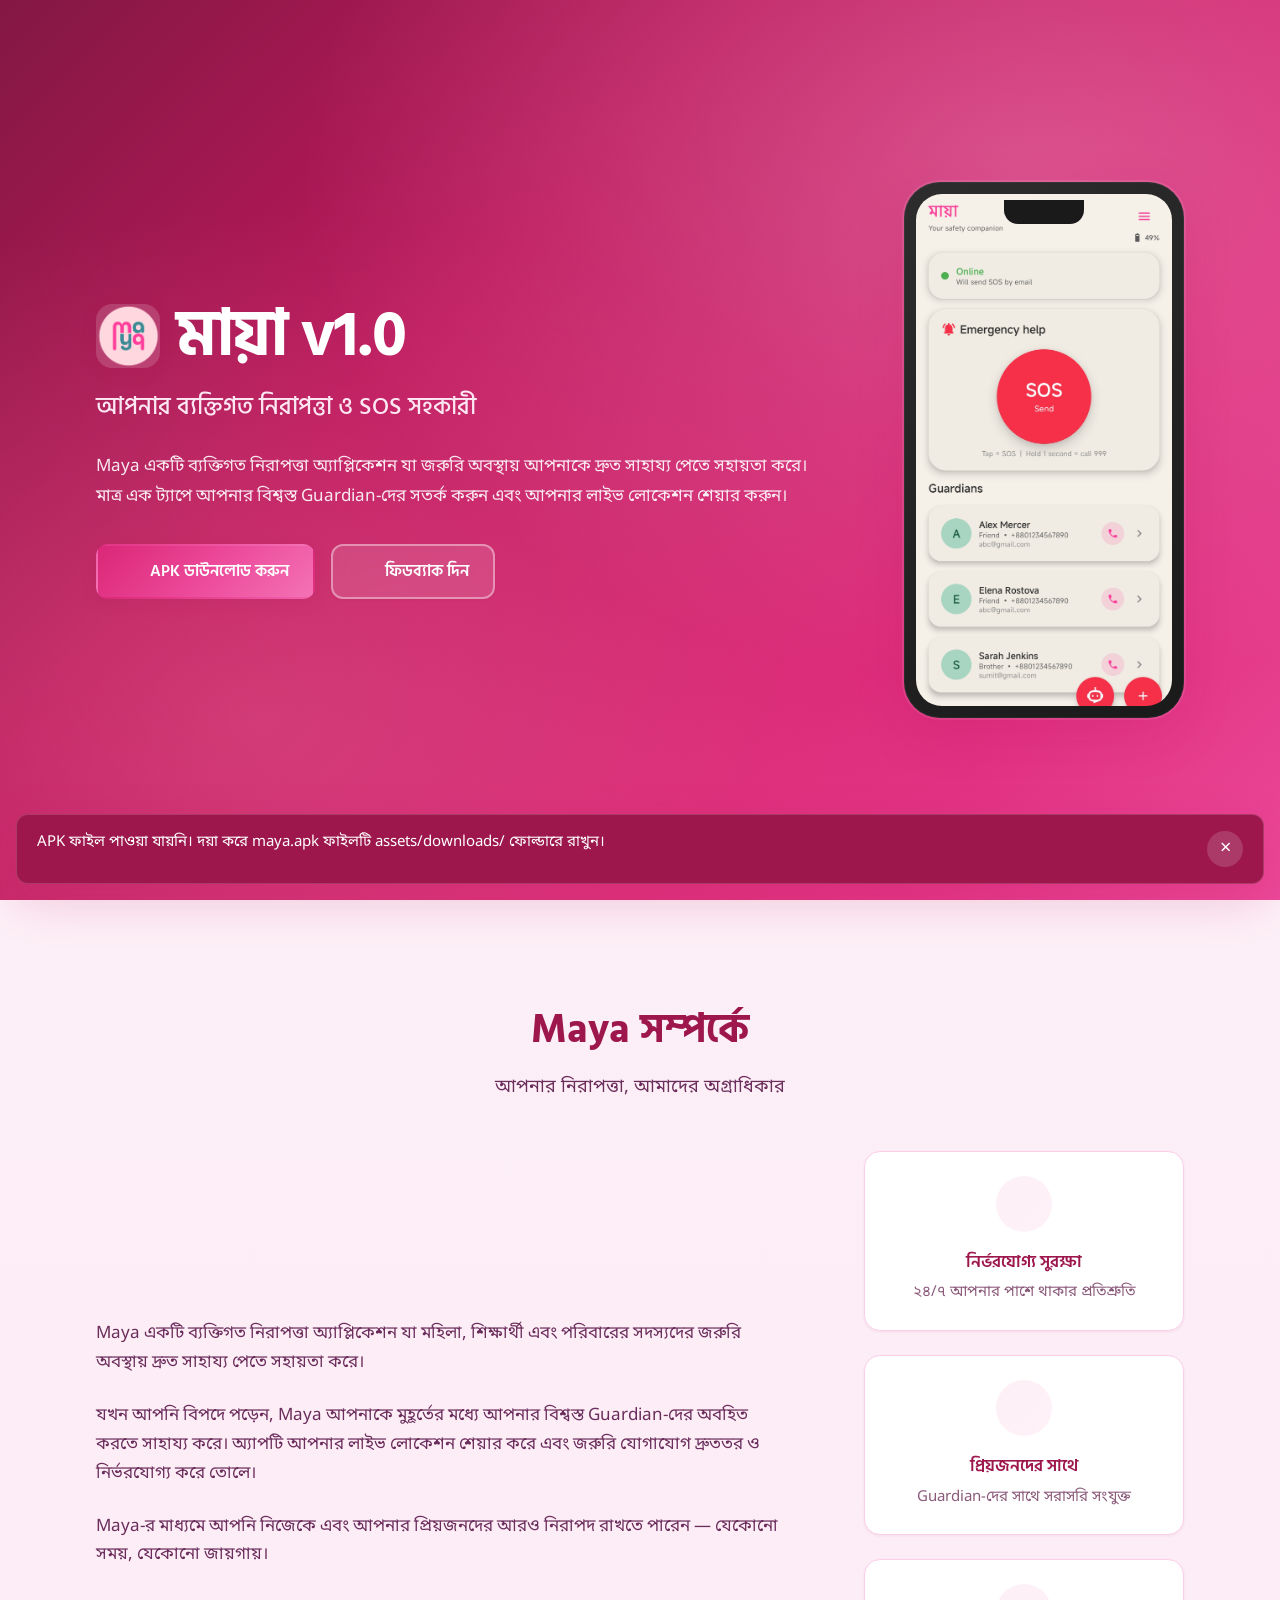
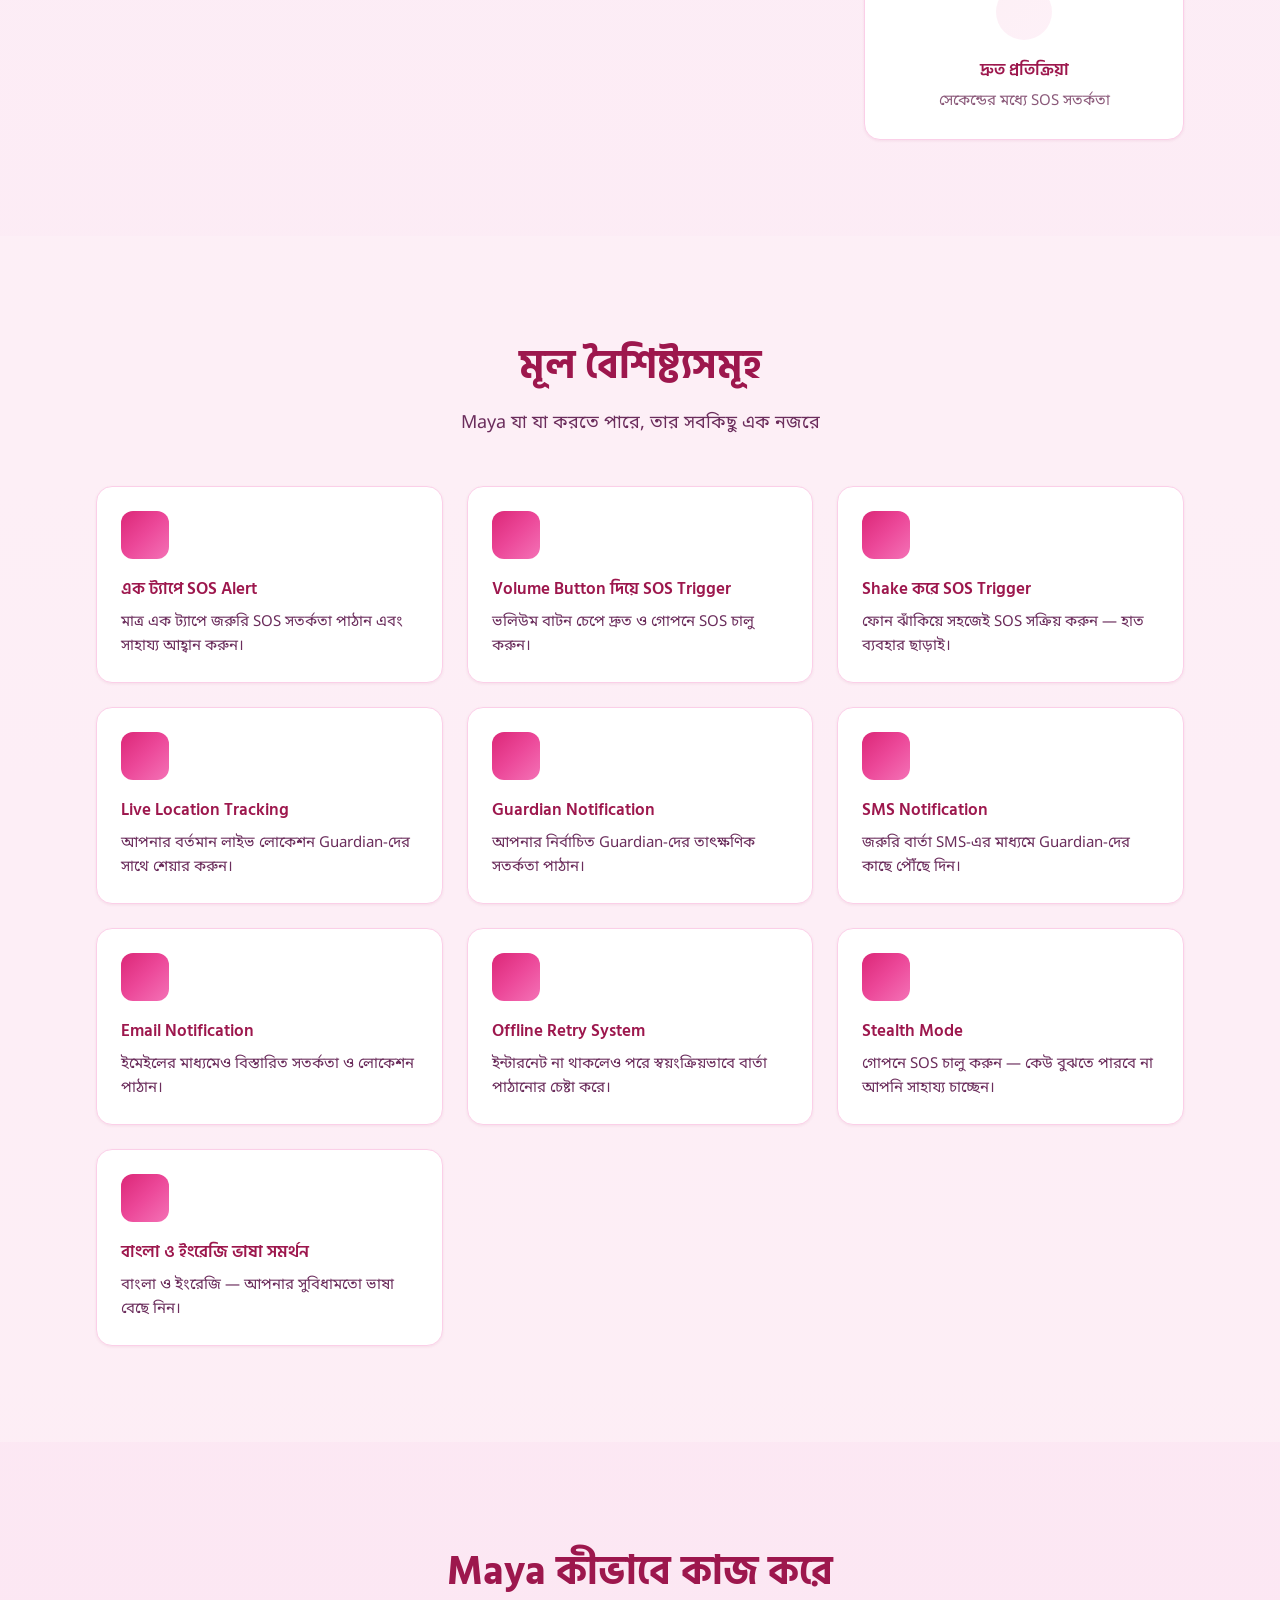
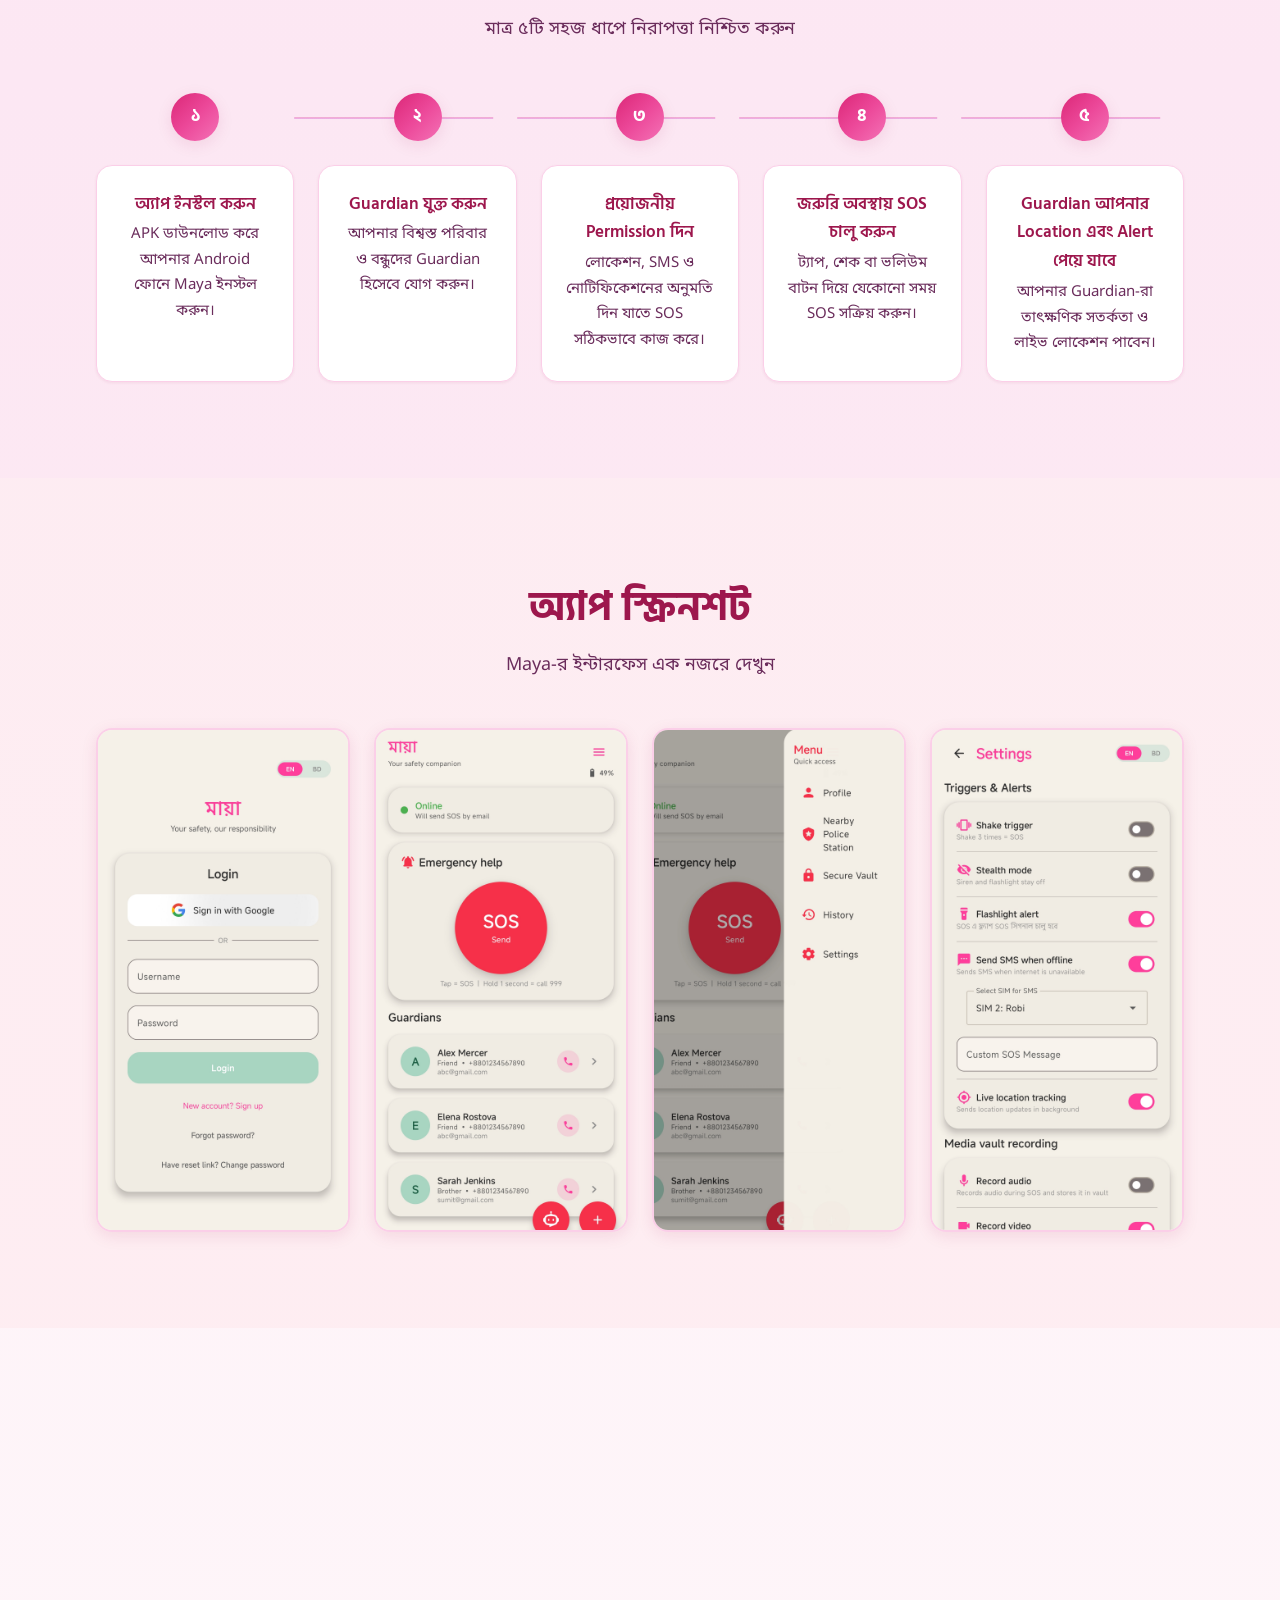
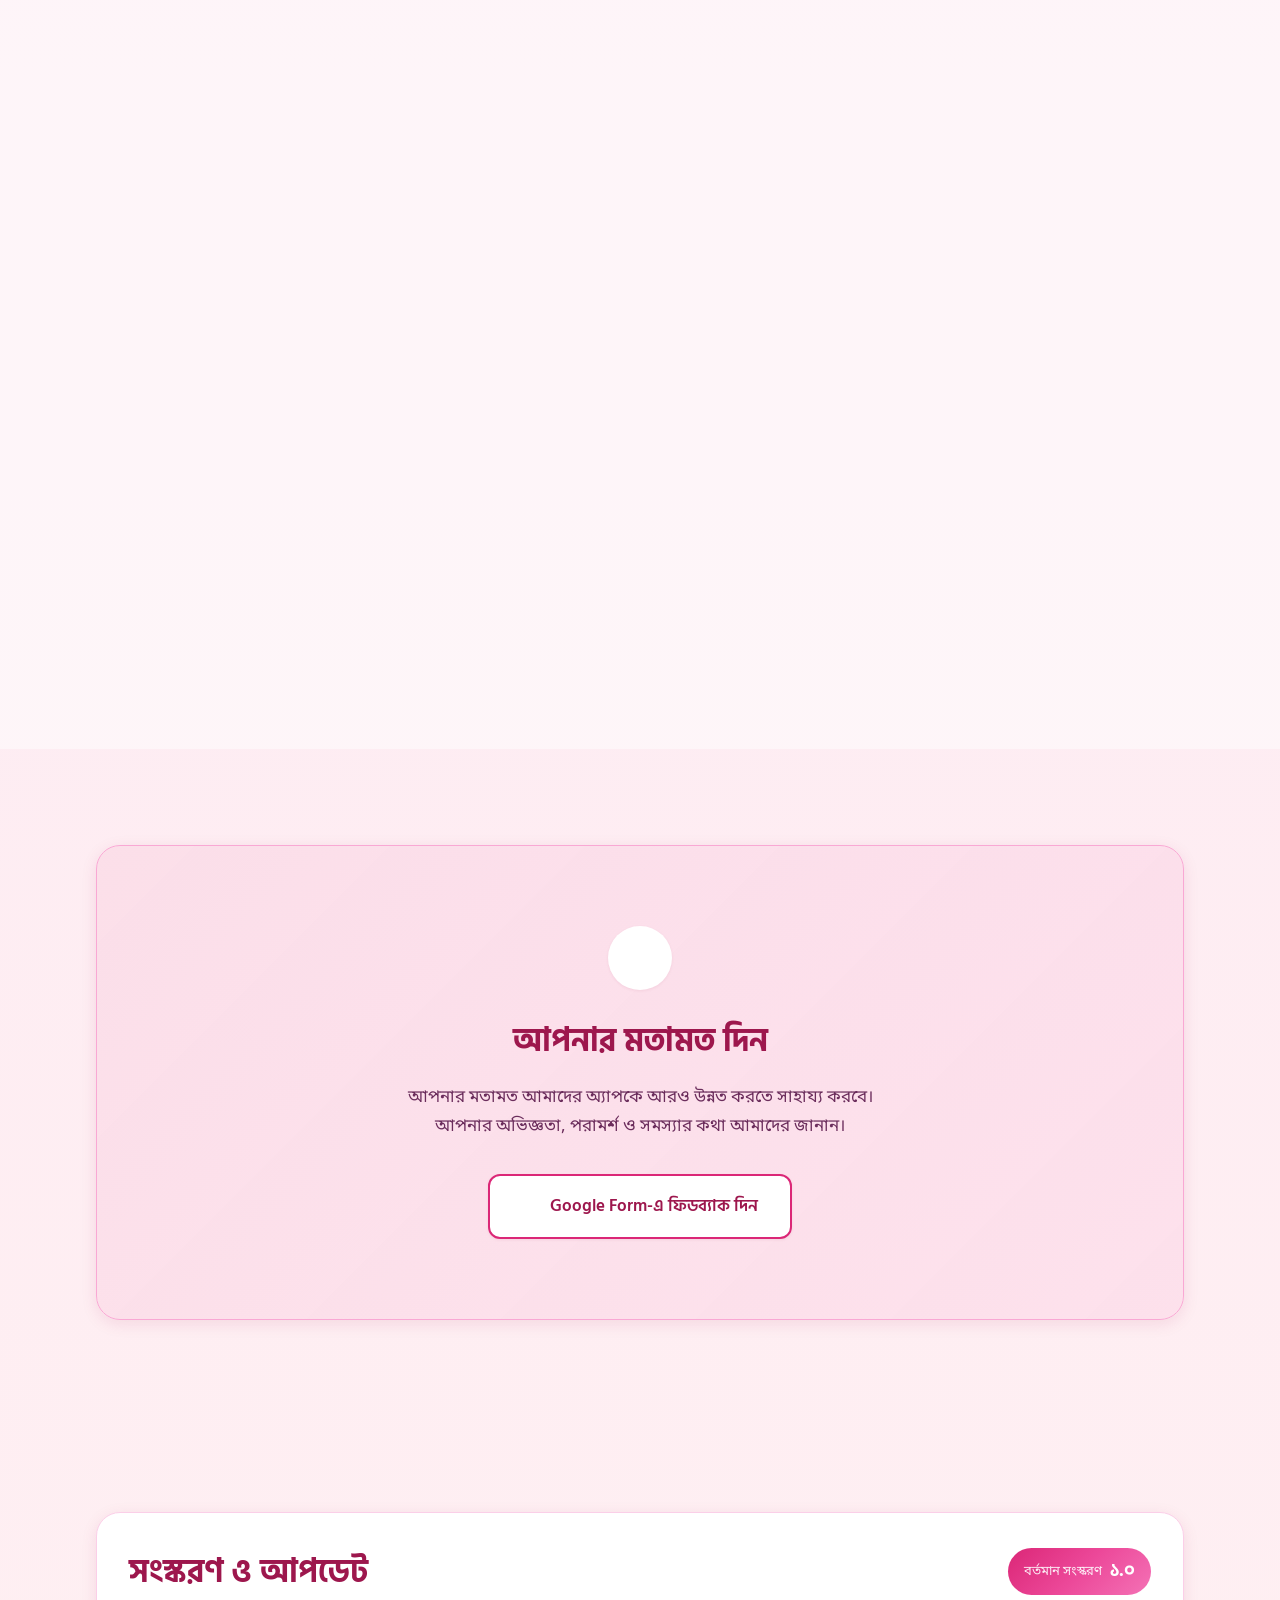
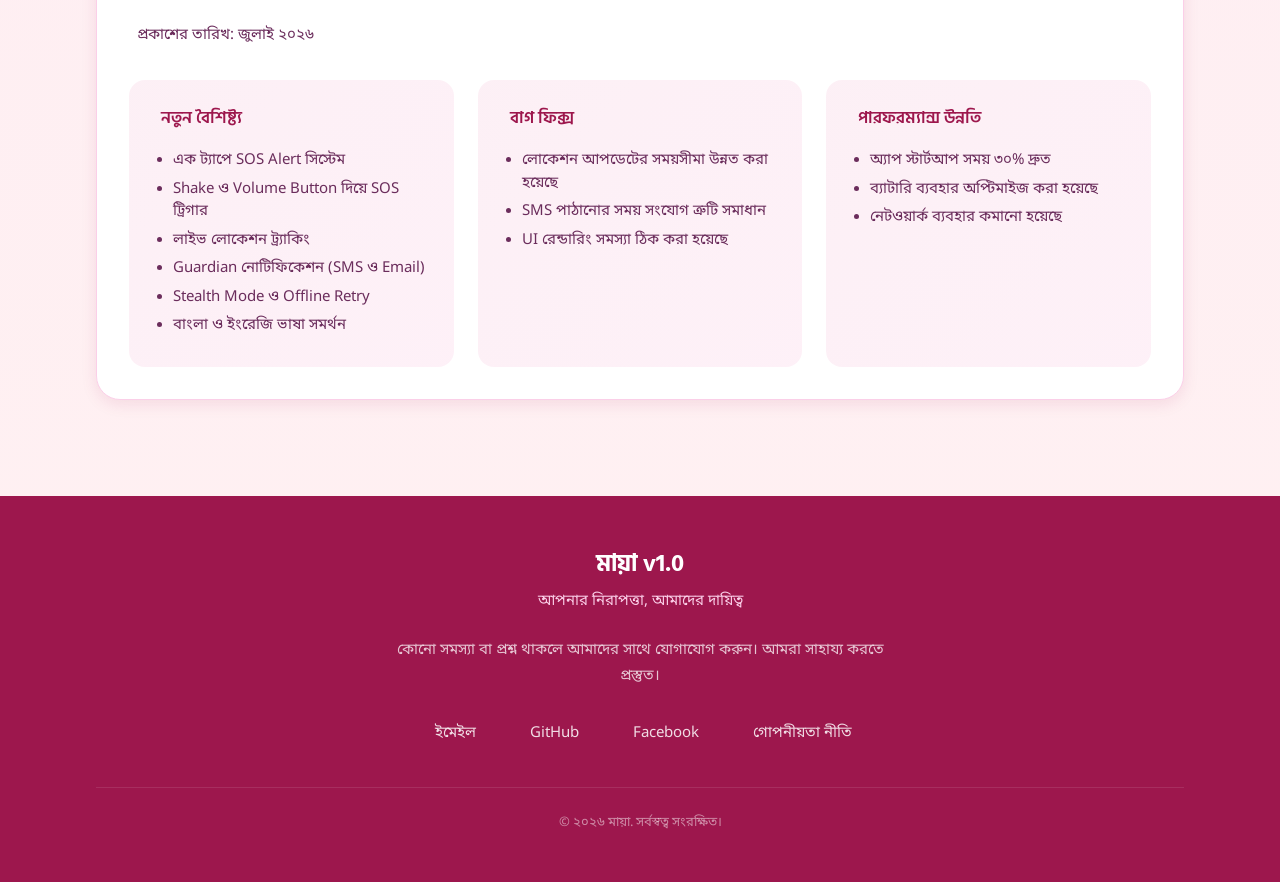
==== index.html @ 2466f495 "Create Maya v1.0 pink landing website. Set favicon to provided ICO, keep app name with version acros" ====
<!DOCTYPE html>
<html lang="bn">
<head>
  <meta charset="UTF-8">
  <meta name="viewport" content="width=device-width, initial-scale=1.0, viewport-fit=cover">
  <meta name="description" content="Maya — আপনার ব্যক্তিগত নিরাপত্তা ও SOS সহকারী। জরুরি অবস্থায় এক ট্যাপে Guardian-দের সতর্ক করুন এবং লাইভ লোকেশন শেয়ার করুন।">
  <meta name="theme-color" content="#9d174d">

  <!-- Open Graph -->
  <meta property="og:title" content="Maya — ব্যক্তিগত নিরাপত্তা ও SOS অ্যাপ">
  <meta property="og:description" content="Maya — আপনার ব্যক্তিগত নিরাপত্তা ও SOS সহকারী। জরুরি অবস্থায় দ্রুত সাহায্য পান।">
  <meta property="og:type" content="website">
  <!-- MAYA:OG_IMAGE — Replace with your social preview image -->
  <meta property="og:image" content="assets/images/og-image.png">

  <title>মায়া v1.0 — ব্যক্তিগত নিরাপত্তা ও SOS অ্যাপ</title>

  <!-- Favicon -->
  <link rel="icon" href="assets/images/favicon.ico" type="image/x-icon">
  <link rel="apple-touch-icon" href="assets/images/favicon.ico">

  <!-- Google Fonts -->
  <link rel="preconnect" href="https://fonts.googleapis.com">
  <link rel="preconnect" href="https://fonts.gstatic.com" crossorigin>
  <link href="https://fonts.googleapis.com/css2?family=Hind+Siliguri:wght@400;500;600;700&family=Noto+Sans+Bengali:wght@400;500;600;700&display=swap" rel="stylesheet">

  <link rel="stylesheet" href="style.css">
</head>
<body>

  <!-- Decorative background blobs -->
  <div class="bg-blobs" aria-hidden="true">
    <span class="blob blob-1"></span>
    <span class="blob blob-2"></span>
    <span class="blob blob-3"></span>
  </div>

  <header id="hero" class="hero">
    <div class="container hero__inner">
      <div class="hero__content reveal">
        <div class="hero__brand">
          <!-- MAYA:LOGO — Save your app icon as assets/images/logo.png -->
          <img src="assets/images/logo.png" alt="Maya অ্যাপ লোগো" class="hero__logo" width="64" height="64" onerror="this.hidden=true;this.nextElementSibling.hidden=false">
          <span class="hero__logo-fallback" hidden aria-hidden="true">মা</span>
          <h1 class="hero__title">মায়া v1.0</h1>
        </div>
        <p class="hero__tagline">আপনার ব্যক্তিগত নিরাপত্তা ও SOS সহকারী</p>
        <p class="hero__intro">
          Maya একটি ব্যক্তিগত নিরাপত্তা অ্যাপ্লিকেশন যা জরুরি অবস্থায় আপনাকে দ্রুত সাহায্য পেতে সহায়তা করে।
          মাত্র এক ট্যাপে আপনার বিশ্বস্ত Guardian-দের সতর্ক করুন এবং আপনার লাইভ লোকেশন শেয়ার করুন।
        </p>
        <div class="hero__actions">
          <a href="assets/downloads/maya.apk" class="btn btn-primary apk-download" data-apk-download>
            <i data-lucide="download" aria-hidden="true"></i>
            APK ডাউনলোড করুন
          </a>
          <a href="#feedback" class="btn btn-secondary">
            <i data-lucide="message-circle" aria-hidden="true"></i>
            ফিডব্যাক দিন
          </a>
        </div>
      </div>

      <div class="hero__mockup reveal" data-delay="1">
        <div class="phone-mockup" role="img" aria-label="Maya অ্যাপের ফোন মকআপ">
          <div class="phone-mockup__frame">
            <div class="phone-mockup__notch" aria-hidden="true"></div>
            <!-- MAYA:HERO_SCREENSHOT — Save as assets/images/screenshot-hero.png -->
            <img
              src="assets/images/screenshot-hero.png"
              alt="Maya অ্যাপের হোম স্ক্রিনশট"
              class="phone-mockup__screen"
              width="280"
              height="560"
            >
          </div>
        </div>
      </div>
    </div>

    <a href="#about" class="scroll-hint" aria-label="নিচে স্ক্রল করুন">
      <i data-lucide="chevron-down" aria-hidden="true"></i>
    </a>
  </header>

  <main>

    <!-- About Section -->
    <section id="about" class="section about" aria-labelledby="about-heading">
      <div class="container">
        <div class="section-header reveal">
          <h2 id="about-heading" class="section-title">Maya সম্পর্কে</h2>
          <p class="section-subtitle">আপনার নিরাপত্তা, আমাদের অগ্রাধিকার</p>
        </div>

        <div class="about__grid">
          <div class="about__text reveal">
            <p>
              Maya একটি ব্যক্তিগত নিরাপত্তা অ্যাপ্লিকেশন যা মহিলা, শিক্ষার্থী এবং পরিবারের সদস্যদের
              জরুরি অবস্থায় দ্রুত সাহায্য পেতে সহায়তা করে।
            </p>
            <p>
              যখন আপনি বিপদে পড়েন, Maya আপনাকে মুহূর্তের মধ্যে আপনার বিশ্বস্ত Guardian-দের
              অবহিত করতে সাহায্য করে। অ্যাপটি আপনার লাইভ লোকেশন শেয়ার করে এবং
              জরুরি যোগাযোগ দ্রুততর ও নির্ভরযোগ্য করে তোলে।
            </p>
            <p>
              Maya-র মাধ্যমে আপনি নিজেকে এবং আপনার প্রিয়জনদের আরও নিরাপদ রাখতে পারেন —
              যেকোনো সময়, যেকোনো জায়গায়।
            </p>
          </div>

          <div class="trust-strip reveal" data-delay="1">
            <div class="trust-item">
              <div class="trust-item__icon">
                <i data-lucide="shield-check" aria-hidden="true"></i>
              </div>
              <h3 class="trust-item__title">নির্ভরযোগ্য সুরক্ষা</h3>
              <p class="trust-item__text">২৪/৭ আপনার পাশে থাকার প্রতিশ্রুতি</p>
            </div>
            <div class="trust-item">
              <div class="trust-item__icon">
                <i data-lucide="heart-handshake" aria-hidden="true"></i>
              </div>
              <h3 class="trust-item__title">প্রিয়জনদের সাথে</h3>
              <p class="trust-item__text">Guardian-দের সাথে সরাসরি সংযুক্ত</p>
            </div>
            <div class="trust-item">
              <div class="trust-item__icon">
                <i data-lucide="zap" aria-hidden="true"></i>
              </div>
              <h3 class="trust-item__title">দ্রুত প্রতিক্রিয়া</h3>
              <p class="trust-item__text">সেকেন্ডের মধ্যে SOS সতর্কতা</p>
            </div>
          </div>
        </div>
      </div>
    </section>

    <!-- Features Section -->
    <section id="features" class="section features" aria-labelledby="features-heading">
      <div class="container">
        <div class="section-header reveal">
          <h2 id="features-heading" class="section-title">মূল বৈশিষ্ট্যসমূহ</h2>
          <p class="section-subtitle">Maya যা যা করতে পারে, তার সবকিছু এক নজরে</p>
        </div>

        <div class="features__grid">
          <article class="feature-card reveal">
            <div class="feature-card__icon">
              <i data-lucide="siren" aria-hidden="true"></i>
            </div>
            <h3 class="feature-card__title">এক ট্যাপে SOS Alert</h3>
            <p class="feature-card__text">মাত্র এক ট্যাপে জরুরি SOS সতর্কতা পাঠান এবং সাহায্য আহ্বান করুন।</p>
          </article>

          <article class="feature-card reveal">
            <div class="feature-card__icon">
              <i data-lucide="volume-2" aria-hidden="true"></i>
            </div>
            <h3 class="feature-card__title">Volume Button দিয়ে SOS Trigger</h3>
            <p class="feature-card__text">ভলিউম বাটন চেপে দ্রুত ও গোপনে SOS চালু করুন।</p>
          </article>

          <article class="feature-card reveal">
            <div class="feature-card__icon">
              <i data-lucide="smartphone" aria-hidden="true"></i>
            </div>
            <h3 class="feature-card__title">Shake করে SOS Trigger</h3>
            <p class="feature-card__text">ফোন ঝাঁকিয়ে সহজেই SOS সক্রিয় করুন — হাত ব্যবহার ছাড়াই।</p>
          </article>

          <article class="feature-card reveal">
            <div class="feature-card__icon">
              <i data-lucide="map-pin" aria-hidden="true"></i>
            </div>
            <h3 class="feature-card__title">Live Location Tracking</h3>
            <p class="feature-card__text">আপনার বর্তমান লাইভ লোকেশন Guardian-দের সাথে শেয়ার করুন।</p>
          </article>

          <article class="feature-card reveal">
            <div class="feature-card__icon">
              <i data-lucide="users" aria-hidden="true"></i>
            </div>
            <h3 class="feature-card__title">Guardian Notification</h3>
            <p class="feature-card__text">আপনার নির্বাচিত Guardian-দের তাৎক্ষণিক সতর্কতা পাঠান।</p>
          </article>

          <article class="feature-card reveal">
            <div class="feature-card__icon">
              <i data-lucide="message-square" aria-hidden="true"></i>
            </div>
            <h3 class="feature-card__title">SMS Notification</h3>
            <p class="feature-card__text">জরুরি বার্তা SMS-এর মাধ্যমে Guardian-দের কাছে পৌঁছে দিন।</p>
          </article>

          <article class="feature-card reveal">
            <div class="feature-card__icon">
              <i data-lucide="mail" aria-hidden="true"></i>
            </div>
            <h3 class="feature-card__title">Email Notification</h3>
            <p class="feature-card__text">ইমেইলের মাধ্যমেও বিস্তারিত সতর্কতা ও লোকেশন পাঠান।</p>
          </article>

          <article class="feature-card reveal">
            <div class="feature-card__icon">
              <i data-lucide="refresh-cw" aria-hidden="true"></i>
            </div>
            <h3 class="feature-card__title">Offline Retry System</h3>
            <p class="feature-card__text">ইন্টারনেট না থাকলেও পরে স্বয়ংক্রিয়ভাবে বার্তা পাঠানোর চেষ্টা করে।</p>
          </article>

          <article class="feature-card reveal">
            <div class="feature-card__icon">
              <i data-lucide="eye-off" aria-hidden="true"></i>
            </div>
            <h3 class="feature-card__title">Stealth Mode</h3>
            <p class="feature-card__text">গোপনে SOS চালু করুন — কেউ বুঝতে পারবে না আপনি সাহায্য চাচ্ছেন।</p>
          </article>

          <article class="feature-card reveal">
            <div class="feature-card__icon">
              <i data-lucide="languages" aria-hidden="true"></i>
            </div>
            <h3 class="feature-card__title">বাংলা ও ইংরেজি ভাষা সমর্থন</h3>
            <p class="feature-card__text">বাংলা ও ইংরেজি — আপনার সুবিধামতো ভাষা বেছে নিন।</p>
          </article>
        </div>
      </div>
    </section>

    <!-- How It Works Section -->
    <section id="how-it-works" class="section how-it-works" aria-labelledby="how-heading">
      <div class="container">
        <div class="section-header reveal">
          <h2 id="how-heading" class="section-title">Maya কীভাবে কাজ করে</h2>
          <p class="section-subtitle">মাত্র ৫টি সহজ ধাপে নিরাপত্তা নিশ্চিত করুন</p>
        </div>

        <ol class="steps">
          <li class="step reveal">
            <div class="step__number" aria-hidden="true">১</div>
            <div class="step__content">
              <h3 class="step__title">অ্যাপ ইনস্টল করুন</h3>
              <p class="step__text">APK ডাউনলোড করে আপনার Android ফোনে Maya ইনস্টল করুন।</p>
            </div>
          </li>
          <li class="step reveal">
            <div class="step__number" aria-hidden="true">২</div>
            <div class="step__content">
              <h3 class="step__title">Guardian যুক্ত করুন</h3>
              <p class="step__text">আপনার বিশ্বস্ত পরিবার ও বন্ধুদের Guardian হিসেবে যোগ করুন।</p>
            </div>
          </li>
          <li class="step reveal">
            <div class="step__number" aria-hidden="true">৩</div>
            <div class="step__content">
              <h3 class="step__title">প্রয়োজনীয় Permission দিন</h3>
              <p class="step__text">লোকেশন, SMS ও নোটিফিকেশনের অনুমতি দিন যাতে SOS সঠিকভাবে কাজ করে।</p>
            </div>
          </li>
          <li class="step reveal">
            <div class="step__number" aria-hidden="true">৪</div>
            <div class="step__content">
              <h3 class="step__title">জরুরি অবস্থায় SOS চালু করুন</h3>
              <p class="step__text">ট্যাপ, শেক বা ভলিউম বাটন দিয়ে যেকোনো সময় SOS সক্রিয় করুন।</p>
            </div>
          </li>
          <li class="step reveal">
            <div class="step__number" aria-hidden="true">৫</div>
            <div class="step__content">
              <h3 class="step__title">Guardian আপনার Location এবং Alert পেয়ে যাবে</h3>
              <p class="step__text">আপনার Guardian-রা তাৎক্ষণিক সতর্কতা ও লাইভ লোকেশন পাবেন।</p>
            </div>
          </li>
        </ol>
      </div>
    </section>

    <!-- Screenshots Section -->
    <section id="screenshots" class="section screenshots" aria-labelledby="screenshots-heading">
      <div class="container">
        <div class="section-header reveal">
          <h2 id="screenshots-heading" class="section-title">অ্যাপ স্ক্রিনশট</h2>
          <p class="section-subtitle">Maya-র ইন্টারফেস এক নজরে দেখুন</p>
        </div>

        <div class="screenshots__grid">
          <!-- MAYA:SCREENSHOTS — Save as assets/images/screenshot-1.png … screenshot-4.png -->
          <button class="screenshot-card reveal" type="button" data-lightbox="assets/images/screenshot-1.png" aria-label="SOS স্ক্রিনশট বড় করে দেখুন">
            <img src="assets/images/screenshot-1.png" alt="Maya SOS স্ক্রিনশট" width="360" height="720" loading="lazy">
          </button>
          <button class="screenshot-card reveal" type="button" data-lightbox="assets/images/screenshot-2.png" aria-label="Guardian তালিকা স্ক্রিনশট বড় করে দেখুন">
            <img src="assets/images/screenshot-2.png" alt="Maya Guardian তালিকা স্ক্রিনশট" width="360" height="720" loading="lazy">
          </button>
          <button class="screenshot-card reveal" type="button" data-lightbox="assets/images/screenshot-3.png" aria-label="লাইভ লোকেশন স্ক্রিনশট বড় করে দেখুন">
            <img src="assets/images/screenshot-3.png" alt="Maya লাইভ লোকেশন স্ক্রিনশট" width="360" height="720" loading="lazy">
          </button>
          <button class="screenshot-card reveal" type="button" data-lightbox="assets/images/screenshot-4.png" aria-label="সেটিংস স্ক্রিনশট বড় করে দেখুন">
            <img src="assets/images/screenshot-4.png" alt="Maya সেটিংস স্ক্রিনশট" width="360" height="720" loading="lazy">
          </button>
        </div>
      </div>
    </section>

    <!-- Download Section -->
    <section id="download" class="section download" aria-labelledby="download-heading">
      <div class="container">
        <div class="download-card reveal">
          <div class="download-card__icon" aria-hidden="true">
            <i data-lucide="download"></i>
          </div>
          <h2 id="download-heading" class="download-card__title">Maya ডাউনলোড করুন</h2>
          <p class="download-card__text">
            Android ফোনে Maya ইনস্টল করুন এবং আজই আপনার ব্যক্তিগত নিরাপত্তা নিশ্চিত করুন।
          </p>

          <!-- MAYA:APK_URL — Save APK as assets/downloads/maya.apk -->
          <a href="assets/downloads/maya.apk" class="btn btn-primary btn-lg download-card__btn apk-download" data-apk-download>
            <i data-lucide="smartphone" aria-hidden="true"></i>
            APK ডাউনলোড করুন
          </a>

          <div class="install-steps">
            <h3 class="install-steps__title">ইনস্টলেশন নির্দেশনা</h3>
            <ol class="install-steps__list">
              <li>উপরের বাটনে ক্লিক করে APK ফাইল ডাউনলোড করুন।</li>
              <li>ডাউনলোড করা ফাইল খুলে ইনস্টল করুন।</li>
              <li>অ্যাপটি ইনস্টল করার জন্য <strong>"Unknown Sources"</strong> চালু করতে হতে পারে।</li>
            </ol>
            <p class="install-steps__note">
              <i data-lucide="info" aria-hidden="true"></i>
              Android ৮.০ বা তার উপরের সংস্করণে Maya সর্বোত্তমভাবে কাজ করে।
            </p>
          </div>
        </div>
      </div>
    </section>

    <!-- Feedback Section -->
    <section id="feedback" class="section feedback" aria-labelledby="feedback-heading">
      <div class="container">
        <div class="feedback-card reveal">
          <div class="feedback-card__icon" aria-hidden="true">
            <i data-lucide="message-square-heart"></i>
          </div>
          <h2 id="feedback-heading" class="feedback-card__title">আপনার মতামত দিন</h2>
          <p class="feedback-card__text">
            আপনার মতামত আমাদের অ্যাপকে আরও উন্নত করতে সাহায্য করবে।
            আপনার অভিজ্ঞতা, পরামর্শ ও সমস্যার কথা আমাদের জানান।
          </p>
          <!-- MAYA:FORM_URL — Replace href="#" with your Google Form link -->
          <a href="#" class="btn btn-secondary btn-lg" target="_blank" rel="noopener noreferrer">
            <i data-lucide="external-link" aria-hidden="true"></i>
            Google Form-এ ফিডব্যাক দিন
          </a>
        </div>
      </div>
    </section>

    <!-- Version & Update Notes -->
    <section id="version" class="section version" aria-labelledby="version-heading">
      <div class="container">
        <!-- EDIT: Version info below -->
        <div class="version-card reveal">
          <div class="version-card__header">
            <h2 id="version-heading" class="version-card__title">সংস্করণ ও আপডেট</h2>
            <div class="version-badge">
              <span class="version-badge__label">বর্তমান সংস্করণ</span>
              <span class="version-badge__number">১.০</span>
            </div>
          </div>
          <p class="version-card__date">
            <i data-lucide="calendar" aria-hidden="true"></i>
            প্রকাশের তারিখ: জুলাই ২০২৬
          </p>

          <div class="version-notes">
            <div class="version-notes__group">
              <h3 class="version-notes__heading">
                <i data-lucide="sparkles" aria-hidden="true"></i>
                নতুন বৈশিষ্ট্য
              </h3>
              <ul>
                <li>এক ট্যাপে SOS Alert সিস্টেম</li>
                <li>Shake ও Volume Button দিয়ে SOS ট্রিগার</li>
                <li>লাইভ লোকেশন ট্র্যাকিং</li>
                <li>Guardian নোটিফিকেশন (SMS ও Email)</li>
                <li>Stealth Mode ও Offline Retry</li>
                <li>বাংলা ও ইংরেজি ভাষা সমর্থন</li>
              </ul>
            </div>
            <div class="version-notes__group">
              <h3 class="version-notes__heading">
                <i data-lucide="bug" aria-hidden="true"></i>
                বাগ ফিক্স
              </h3>
              <ul>
                <li>লোকেশন আপডেটের সময়সীমা উন্নত করা হয়েছে</li>
                <li>SMS পাঠানোর সময় সংযোগ ত্রুটি সমাধান</li>
                <li>UI রেন্ডারিং সমস্যা ঠিক করা হয়েছে</li>
              </ul>
            </div>
            <div class="version-notes__group">
              <h3 class="version-notes__heading">
                <i data-lucide="gauge" aria-hidden="true"></i>
                পারফরম্যান্স উন্নতি
              </h3>
              <ul>
                <li>অ্যাপ স্টার্টআপ সময় ৩০% দ্রুত</li>
                <li>ব্যাটারি ব্যবহার অপ্টিমাইজ করা হয়েছে</li>
                <li>নেটওয়ার্ক ব্যবহার কমানো হয়েছে</li>
              </ul>
            </div>
          </div>
        </div>
      </div>
    </section>

  </main>

  <footer class="footer">
    <div class="container footer__inner">
      <div class="footer__brand">
        <span class="footer__name">মায়া v1.0</span>
        <p class="footer__tagline">আপনার নিরাপত্তা, আমাদের দায়িত্ব</p>
      </div>

      <p class="footer__support">
        কোনো সমস্যা বা প্রশ্ন থাকলে আমাদের সাথে যোগাযোগ করুন। আমরা সাহায্য করতে প্রস্তুত।
      </p>

      <nav class="footer__links" aria-label="Footer links">
        <a href="mailto:nareshbarua72@gmail.com" class="footer__link">
          <i data-lucide="mail" aria-hidden="true"></i>
          ইমেইল
        </a>
        <a href="https://github.com/NareshBaruaIsHere" class="footer__link" target="_blank" rel="noopener noreferrer">
          <i data-lucide="github" aria-hidden="true"></i>
          GitHub
        </a>
        <a href="https://www.facebook.com/nareshbarua72/" class="footer__link" target="_blank" rel="noopener noreferrer">
          <i data-lucide="facebook" aria-hidden="true"></i>
          Facebook
        </a>
        <a href="privacy.html" class="footer__link">
          <i data-lucide="shield" aria-hidden="true"></i>
          গোপনীয়তা নীতি
        </a>
      </nav>

      <p class="footer__copyright">&copy; ২০২৬ মায়া. সর্বস্বত্ব সংরক্ষিত।</p>
    </div>
  </footer>

  <!-- Lightbox Modal -->
  <div id="lightbox" class="lightbox" role="dialog" aria-modal="true" aria-label="স্ক্রিনশট প্রিভিউ" hidden>
    <button class="lightbox__close" type="button" aria-label="বন্ধ করুন">
      <i data-lucide="x" aria-hidden="true"></i>
    </button>
    <div class="lightbox__backdrop"></div>
    <div class="lightbox__content">
      <img class="lightbox__image" src="" alt="স্ক্রিনশট প্রিভিউ">
    </div>
  </div>

  <!-- APK missing / setup notice -->
  <div id="apk-toast" class="apk-toast" role="alert" aria-live="polite" hidden>
    <p class="apk-toast__text"></p>
    <button type="button" class="apk-toast__close" aria-label="বন্ধ করুন">×</button>
  </div>

  <script src="https://unpkg.com/lucide@0.469.0/dist/umd/lucide.min.js" defer></script>
  <script src="script.js" defer></script>
</body>
</html>
---- style.css ----
/* ==========================================================================
   Maya Landing Page — Design System & Styles
   ========================================================================== */

/* --- CSS Custom Properties --- */
:root {
  /* Primary palette — pink / rose */
  --color-primary: #db2777;
  --color-primary-dark: #9d174d;
  --color-secondary: #c026d3;
  --color-secondary-dark: #86198f;

  /* Accent colors */
  --color-accent-teal: #be185d;
  --color-accent-teal-light: #fce7f3;
  --color-accent-pink: #fdf2f8;
  --color-accent-pink-dark: #f9a8d4;
  --color-accent-rose: #fff1f2;

  /* Neutrals */
  --color-white: #ffffff;
  --color-surface: #fffbfb;
  --color-surface-elevated: #ffffff;
  --color-text: #4a044e;
  --color-text-muted: #6b2d5c;
  --color-text-light: #8b5a7a;
  --color-border: #fbcfe8;

  /* Gradients */
  --gradient-hero: linear-gradient(135deg, #831843 0%, #be185d 35%, #db2777 70%, #ec4899 100%);
  --gradient-primary: linear-gradient(135deg, #db2777 0%, #ec4899 50%, #f472b6 100%);
  --gradient-soft: linear-gradient(180deg, #fdf2f8 0%, #fce7f3 45%, #fff1f2 100%);
  --gradient-card: linear-gradient(135deg, rgba(219, 39, 119, 0.07) 0%, rgba(244, 114, 182, 0.1) 100%);

  /* Typography */
  --font-heading: "Hind Siliguri", "Noto Sans Bengali", sans-serif;
  --font-body: "Noto Sans Bengali", "Hind Siliguri", sans-serif;

  /* Spacing */
  --spacing-xs: 0.5rem;
  --spacing-sm: 1rem;
  --spacing-md: 1.5rem;
  --spacing-lg: 2rem;
  --spacing-xl: 3rem;
  --spacing-2xl: 5rem;

  /* Layout */
  --container-max: 72rem;
  --container-padding: 1.25rem;

  /* Borders & shadows */
  --radius-sm: 8px;
  --radius-md: 12px;
  --radius-lg: 16px;
  --radius-xl: 24px;
  --radius-full: 9999px;

  --shadow-sm: 0 1px 3px rgba(157, 23, 77, 0.08);
  --shadow-md: 0 4px 16px rgba(157, 23, 77, 0.1);
  --shadow-lg: 0 8px 32px rgba(157, 23, 77, 0.12);
  --shadow-xl: 0 16px 48px rgba(190, 24, 93, 0.2);
  --shadow-glow: 0 0 40px rgba(236, 72, 153, 0.3);

  /* Transitions */
  --transition-fast: 150ms ease;
  --transition-base: 250ms ease;
  --transition-slow: 400ms ease;
}

/* --- Reset & Base --- */
*,
*::before,
*::after {
  box-sizing: border-box;
  margin: 0;
  padding: 0;
}

html {
  scroll-behavior: smooth;
  -webkit-text-size-adjust: 100%;
}

@media (prefers-reduced-motion: reduce) {
  html {
    scroll-behavior: auto;
  }

  *,
  *::before,
  *::after {
    animation-duration: 0.01ms !important;
    animation-iteration-count: 1 !important;
    transition-duration: 0.01ms !important;
  }
}

body {
  font-family: var(--font-body);
  font-size: 1rem;
  line-height: 1.7;
  color: var(--color-text);
  background: var(--gradient-soft);
  min-height: 100vh;
  overflow-x: hidden;
  -webkit-font-smoothing: antialiased;
}

img {
  max-width: 100%;
  height: auto;
  display: block;
}

a {
  color: inherit;
  text-decoration: none;
}

ul,
ol {
  list-style: none;
}

button {
  font-family: inherit;
  cursor: pointer;
  border: none;
  background: none;
}

/* --- Background Blobs --- */
.bg-blobs {
  position: fixed;
  inset: 0;
  pointer-events: none;
  z-index: 0;
  overflow: hidden;
}

.blob {
  position: absolute;
  border-radius: 50%;
  filter: blur(80px);
  opacity: 0.35;
}

.blob-1 {
  width: 400px;
  height: 400px;
  background: #fbcfe8;
  top: -100px;
  right: -100px;
}

.blob-2 {
  width: 350px;
  height: 350px;
  background: #f472b6;
  bottom: 20%;
  left: -120px;
  opacity: 0.25;
}

.blob-3 {
  width: 300px;
  height: 300px;
  background: #fda4af;
  bottom: -80px;
  right: 10%;
  opacity: 0.25;
}

/* --- Layout --- */
.container {
  width: 100%;
  max-width: var(--container-max);
  margin-inline: auto;
  padding-left: max(var(--container-padding), env(safe-area-inset-left, 0px));
  padding-right: max(var(--container-padding), env(safe-area-inset-right, 0px));
  position: relative;
  z-index: 1;
}

.section {
  padding-block: var(--spacing-2xl);
}

.section-header {
  text-align: center;
  margin-bottom: var(--spacing-xl);
}

.section-title {
  font-family: var(--font-heading);
  font-size: clamp(1.75rem, 4vw, 2.5rem);
  font-weight: 700;
  color: var(--color-primary-dark);
  margin-bottom: var(--spacing-xs);
}

.section-subtitle {
  font-size: clamp(1rem, 2.5vw, 1.125rem);
  color: var(--color-text-muted);
  max-width: 36rem;
  margin-inline: auto;
}

/* --- Reveal Animation --- */
.reveal {
  opacity: 0;
  transform: translateY(24px);
  transition: opacity var(--transition-slow), transform var(--transition-slow);
}

.reveal.visible {
  opacity: 1;
  transform: translateY(0);
}

.reveal[data-delay="1"] {
  transition-delay: 100ms;
}

.reveal[data-delay="2"] {
  transition-delay: 200ms;
}

@media (prefers-reduced-motion: reduce) {
  .reveal {
    opacity: 1;
    transform: none;
  }
}

/* --- Buttons --- */
.btn {
  display: inline-flex;
  align-items: center;
  justify-content: center;
  gap: 0.5rem;
  min-height: 48px;
  padding: 0.75rem 1.5rem;
  font-family: var(--font-heading);
  font-size: 1rem;
  font-weight: 600;
  border-radius: var(--radius-md);
  border: 2px solid transparent;
  transition: transform var(--transition-base), box-shadow var(--transition-base), background var(--transition-base);
  cursor: pointer;
  white-space: nowrap;
}

.btn svg,
.btn i {
  width: 1.25rem;
  height: 1.25rem;
  flex-shrink: 0;
}

.btn-primary {
  background: var(--gradient-primary);
  color: var(--color-white);
  box-shadow: var(--shadow-md);
}

.btn-primary:hover {
  transform: translateY(-2px);
  box-shadow: var(--shadow-lg), var(--shadow-glow);
}

.btn-primary:active {
  transform: translateY(0);
}

.btn-secondary {
  background: var(--color-white);
  color: var(--color-primary-dark);
  border-color: var(--color-primary);
  box-shadow: var(--shadow-sm);
}

.btn-secondary:hover {
  background: var(--color-accent-pink);
  transform: translateY(-2px);
  box-shadow: var(--shadow-md);
}

.btn-lg {
  min-height: 56px;
  padding: 1rem 2rem;
  font-size: 1.0625rem;
}

.btn:focus-visible,
.footer__link:focus-visible,
.scroll-hint:focus-visible,
.screenshot-card:focus-visible,
.lightbox__close:focus-visible {
  outline: 3px solid #f472b6;
  outline-offset: 3px;
}

/* ==========================================================================
   Hero Section
   ========================================================================== */
.hero {
  position: relative;
  min-height: 100vh;
  min-height: 100dvh;
  display: flex;
  flex-direction: column;
  justify-content: center;
  background: var(--gradient-hero);
  color: var(--color-white);
  padding-block: var(--spacing-xl);
  overflow: hidden;
}

.hero::before {
  content: "";
  position: absolute;
  inset: 0;
  background:
    radial-gradient(ellipse at 20% 80%, rgba(255, 182, 193, 0.2) 0%, transparent 50%),
    radial-gradient(ellipse at 80% 20%, rgba(252, 231, 243, 0.25) 0%, transparent 50%);
  pointer-events: none;
}

.hero__inner {
  display: flex;
  flex-direction: column;
  align-items: center;
  gap: var(--spacing-xl);
  padding-block: var(--spacing-lg);
}

.hero__content {
  text-align: center;
  max-width: 36rem;
}

.hero__brand {
  display: flex;
  align-items: center;
  justify-content: center;
  gap: var(--spacing-sm);
  margin-bottom: var(--spacing-sm);
  flex-wrap: wrap;
}

.hero__logo {
  width: 64px;
  height: 64px;
  border-radius: var(--radius-lg);
  object-fit: cover;
  background: rgba(255, 255, 255, 0.15);
  box-shadow: var(--shadow-md);
}

.hero__logo-fallback {
  display: inline-flex;
  align-items: center;
  justify-content: center;
  width: 64px;
  height: 64px;
  border-radius: var(--radius-lg);
  background: rgba(255, 255, 255, 0.2);
  color: var(--color-white);
  font-family: var(--font-heading);
  font-size: 1.5rem;
  font-weight: 700;
  box-shadow: var(--shadow-md);
}

.hero__logo-fallback[hidden] {
  display: none;
}

.hero__title {
  font-family: var(--font-heading);
  font-size: clamp(2.5rem, 8vw, 4rem);
  font-weight: 700;
  letter-spacing: -0.02em;
  line-height: 1.1;
}

.hero__tagline {
  font-family: var(--font-heading);
  font-size: clamp(1.125rem, 3vw, 1.5rem);
  font-weight: 500;
  color: #fce7f3;
  margin-bottom: var(--spacing-md);
}

.hero__intro {
  font-size: clamp(0.9375rem, 2vw, 1.0625rem);
  line-height: 1.75;
  color: rgba(255, 255, 255, 0.9);
  margin-bottom: var(--spacing-lg);
}

.hero__actions {
  display: flex;
  flex-direction: column;
  gap: var(--spacing-sm);
  align-items: center;
}

.hero__actions .btn-secondary {
  background: rgba(255, 255, 255, 0.12);
  color: var(--color-white);
  border-color: rgba(255, 255, 255, 0.4);
  backdrop-filter: blur(8px);
}

.hero__actions .btn-secondary:hover {
  background: rgba(255, 255, 255, 0.22);
  border-color: rgba(255, 255, 255, 0.6);
}

/* Phone Mockup */
.hero__mockup {
  display: flex;
  justify-content: center;
}

.phone-mockup__frame {
  position: relative;
  width: 260px;
  padding: 12px;
  background: linear-gradient(145deg, #2d2d2d, #1a1a1a);
  border-radius: 36px;
  box-shadow:
    var(--shadow-xl),
    0 0 0 2px rgba(255, 255, 255, 0.1),
    inset 0 0 0 1px rgba(255, 255, 255, 0.05);
}

.phone-mockup__notch {
  position: absolute;
  top: 18px;
  left: 50%;
  transform: translateX(-50%);
  width: 80px;
  height: 24px;
  background: #1a1a1a;
  border-radius: 0 0 14px 14px;
  z-index: 2;
}

.phone-mockup__screen {
  width: 100%;
  border-radius: 26px;
  aspect-ratio: 9 / 18;
  object-fit: cover;
  background: var(--color-primary);
}

/* Scroll Hint */
.scroll-hint {
  position: absolute;
  bottom: var(--spacing-lg);
  left: 50%;
  transform: translateX(-50%);
  color: rgba(255, 255, 255, 0.7);
  animation: bounce 2s infinite;
  padding: var(--spacing-xs);
}

.scroll-hint svg {
  width: 1.5rem;
  height: 1.5rem;
}

@keyframes bounce {
  0%, 100% { transform: translateX(-50%) translateY(0); }
  50% { transform: translateX(-50%) translateY(8px); }
}

@media (prefers-reduced-motion: reduce) {
  .scroll-hint {
    animation: none;
  }
}

/* ==========================================================================
   About Section
   ========================================================================== */
.about__grid {
  display: flex;
  flex-direction: column;
  gap: var(--spacing-xl);
}

.about__text p {
  color: var(--color-text-muted);
  margin-bottom: var(--spacing-md);
  font-size: 1.0625rem;
}

.about__text p:last-child {
  margin-bottom: 0;
}

.trust-strip {
  display: grid;
  grid-template-columns: 1fr;
  gap: var(--spacing-md);
}

.trust-item {
  background: var(--color-surface-elevated);
  border-radius: var(--radius-lg);
  padding: var(--spacing-md);
  text-align: center;
  box-shadow: var(--shadow-sm);
  border: 1px solid var(--color-border);
  transition: transform var(--transition-base), box-shadow var(--transition-base);
}

.trust-item:hover {
  transform: translateY(-4px);
  box-shadow: var(--shadow-md);
}

.trust-item__icon {
  display: inline-flex;
  align-items: center;
  justify-content: center;
  width: 56px;
  height: 56px;
  border-radius: var(--radius-full);
  background: var(--gradient-card);
  color: var(--color-primary);
  margin-bottom: var(--spacing-sm);
}

.trust-item__icon svg {
  width: 1.75rem;
  height: 1.75rem;
}

.trust-item__title {
  font-family: var(--font-heading);
  font-size: 1.0625rem;
  font-weight: 600;
  color: var(--color-primary-dark);
  margin-bottom: 0.25rem;
}

.trust-item__text {
  font-size: 0.9375rem;
  color: var(--color-text-light);
}

/* ==========================================================================
   Features Section
   ========================================================================== */
.features {
  background: rgba(253, 242, 248, 0.65);
}

.features__grid {
  display: grid;
  grid-template-columns: 1fr;
  gap: var(--spacing-md);
}

.feature-card {
  background: var(--color-surface-elevated);
  border-radius: var(--radius-lg);
  padding: var(--spacing-md);
  border: 1px solid var(--color-border);
  box-shadow: var(--shadow-sm);
  transition: transform var(--transition-base), box-shadow var(--transition-base), border-color var(--transition-base);
}

.feature-card:hover {
  transform: translateY(-4px);
  box-shadow: var(--shadow-md);
  border-color: var(--color-accent-pink-dark);
}

.feature-card__icon {
  display: inline-flex;
  align-items: center;
  justify-content: center;
  width: 48px;
  height: 48px;
  border-radius: var(--radius-md);
  background: var(--gradient-primary);
  color: var(--color-white);
  margin-bottom: var(--spacing-sm);
}

.feature-card__icon svg {
  width: 1.5rem;
  height: 1.5rem;
}

.feature-card__title {
  font-family: var(--font-heading);
  font-size: 1.0625rem;
  font-weight: 600;
  color: var(--color-primary-dark);
  margin-bottom: 0.375rem;
}

.feature-card__text {
  font-size: 0.9375rem;
  color: var(--color-text-muted);
  line-height: 1.6;
}

/* ==========================================================================
   How It Works — Timeline Steps
   ========================================================================== */
.steps {
  display: flex;
  flex-direction: column;
  gap: 0;
  position: relative;
  max-width: 40rem;
  margin-inline: auto;
}

.step {
  display: flex;
  gap: var(--spacing-md);
  position: relative;
  padding-bottom: var(--spacing-lg);
}

.step:last-child {
  padding-bottom: 0;
}

/* Vertical connector line */
.step:not(:last-child)::after {
  content: "";
  position: absolute;
  left: 23px;
  top: 48px;
  bottom: 0;
  width: 2px;
  background: linear-gradient(180deg, var(--color-primary) 0%, var(--color-secondary) 100%);
  opacity: 0.3;
}

.step__number {
  flex-shrink: 0;
  width: 48px;
  height: 48px;
  display: flex;
  align-items: center;
  justify-content: center;
  border-radius: var(--radius-full);
  background: var(--gradient-primary);
  color: var(--color-white);
  font-family: var(--font-heading);
  font-size: 1.125rem;
  font-weight: 700;
  box-shadow: var(--shadow-md);
  position: relative;
  z-index: 1;
}

.step__content {
  flex: 1;
  background: var(--color-surface-elevated);
  border-radius: var(--radius-lg);
  padding: var(--spacing-md);
  border: 1px solid var(--color-border);
  box-shadow: var(--shadow-sm);
  transition: transform var(--transition-base), box-shadow var(--transition-base);
}

.step:hover .step__content {
  transform: translateX(4px);
  box-shadow: var(--shadow-md);
}

.step__title {
  font-family: var(--font-heading);
  font-size: 1.0625rem;
  font-weight: 600;
  color: var(--color-primary-dark);
  margin-bottom: 0.25rem;
}

.step__text {
  font-size: 0.9375rem;
  color: var(--color-text-muted);
}

/* ==========================================================================
   Screenshots Gallery
   ========================================================================== */
.screenshots {
  background: rgba(255, 241, 242, 0.6);
}

.screenshots__grid {
  display: grid;
  grid-template-columns: repeat(2, 1fr);
  gap: var(--spacing-md);
}

.screenshot-card {
  border-radius: var(--radius-lg);
  overflow: hidden;
  box-shadow: var(--shadow-md);
  border: 2px solid var(--color-border);
  transition: transform var(--transition-base), box-shadow var(--transition-base);
  cursor: zoom-in;
  padding: 0;
  width: 100%;
}

.screenshot-card:hover {
  transform: scale(1.03);
  box-shadow: var(--shadow-lg);
}

.screenshot-card img {
  width: 100%;
  aspect-ratio: 9 / 18;
  object-fit: cover;
}

/* ==========================================================================
   Download Section
   ========================================================================== */
.download {
  background: rgba(255, 255, 255, 0.5);
}

.download-card {
  background: var(--color-white);
  border-radius: var(--radius-xl);
  padding: var(--spacing-xl) var(--spacing-md);
  text-align: center;
  border: 2px solid var(--color-accent-pink-dark);
  position: relative;
  box-shadow: var(--shadow-lg);
}

.download-card__icon {
  display: inline-flex;
  align-items: center;
  justify-content: center;
  width: 72px;
  height: 72px;
  border-radius: var(--radius-full);
  background: var(--gradient-primary);
  color: var(--color-white);
  margin-bottom: var(--spacing-md);
  box-shadow: var(--shadow-glow);
}

.download-card__icon svg {
  width: 2rem;
  height: 2rem;
}

.download-card__title {
  font-family: var(--font-heading);
  font-size: clamp(1.5rem, 4vw, 2rem);
  font-weight: 700;
  color: var(--color-primary-dark);
  margin-bottom: var(--spacing-sm);
}

.download-card__text {
  color: var(--color-text-muted);
  max-width: 32rem;
  margin-inline: auto;
  margin-bottom: var(--spacing-lg);
  font-size: 1.0625rem;
}

.download-card__btn {
  margin-bottom: var(--spacing-lg);
}

.install-steps {
  text-align: left;
  max-width: 28rem;
  margin-inline: auto;
  background: var(--color-accent-pink);
  border: 1px solid var(--color-accent-pink-dark);
  border-radius: var(--radius-lg);
  padding: var(--spacing-md);
}

.install-steps__title {
  font-family: var(--font-heading);
  font-size: 1.125rem;
  font-weight: 600;
  color: var(--color-primary-dark);
  margin-bottom: var(--spacing-sm);
}

.install-steps__list {
  list-style: decimal;
  padding-left: 1.25rem;
  margin-bottom: var(--spacing-sm);
}

.install-steps__list li {
  font-size: 1rem;
  color: var(--color-text);
  margin-bottom: 0.5rem;
  line-height: 1.65;
}

.install-steps__list li strong {
  color: var(--color-primary-dark);
}

.install-steps__note {
  display: flex;
  align-items: flex-start;
  gap: 0.5rem;
  font-size: 0.9375rem;
  color: var(--color-primary-dark);
  background: var(--color-white);
  border: 1px solid var(--color-accent-pink-dark);
  padding: 0.75rem;
  border-radius: var(--radius-sm);
}

.install-steps__note svg {
  width: 1.125rem;
  height: 1.125rem;
  flex-shrink: 0;
  margin-top: 2px;
  color: var(--color-primary);
}

/* ==========================================================================
   Feedback Section
   ========================================================================== */
.feedback-card {
  background: var(--gradient-card);
  border-radius: var(--radius-xl);
  padding: var(--spacing-xl) var(--spacing-md);
  text-align: center;
  border: 1px solid var(--color-accent-pink-dark);
  box-shadow: var(--shadow-md);
}

.feedback-card__icon {
  display: inline-flex;
  align-items: center;
  justify-content: center;
  width: 64px;
  height: 64px;
  border-radius: var(--radius-full);
  background: var(--color-white);
  color: var(--color-primary);
  margin-bottom: var(--spacing-md);
  box-shadow: var(--shadow-sm);
}

.feedback-card__icon svg {
  width: 1.75rem;
  height: 1.75rem;
}

.feedback-card__title {
  font-family: var(--font-heading);
  font-size: clamp(1.5rem, 4vw, 2rem);
  font-weight: 700;
  color: var(--color-primary-dark);
  margin-bottom: var(--spacing-sm);
}

.feedback-card__text {
  color: var(--color-text-muted);
  max-width: 32rem;
  margin-inline: auto;
  margin-bottom: var(--spacing-lg);
  font-size: 1.0625rem;
}

/* ==========================================================================
   Version & Update Notes
   ========================================================================== */
.version-card {
  background: var(--color-surface-elevated);
  border-radius: var(--radius-xl);
  padding: var(--spacing-lg);
  border: 1px solid var(--color-border);
  box-shadow: var(--shadow-md);
}

.version-card__header {
  display: flex;
  flex-direction: column;
  gap: var(--spacing-sm);
  margin-bottom: var(--spacing-md);
}

.version-card__title {
  font-family: var(--font-heading);
  font-size: clamp(1.5rem, 4vw, 2rem);
  font-weight: 700;
  color: var(--color-primary-dark);
}

.version-badge {
  display: inline-flex;
  align-items: center;
  gap: var(--spacing-xs);
  background: var(--gradient-primary);
  color: var(--color-white);
  padding: 0.5rem 1rem;
  border-radius: var(--radius-full);
  width: fit-content;
}

.version-badge__label {
  font-size: 0.8125rem;
  opacity: 0.9;
}

.version-badge__number {
  font-family: var(--font-heading);
  font-weight: 700;
  font-size: 1.125rem;
}

.version-card__date {
  display: flex;
  align-items: center;
  gap: 0.5rem;
  color: var(--color-text-muted);
  font-size: 0.9375rem;
  margin-bottom: var(--spacing-lg);
}

.version-card__date svg {
  width: 1.125rem;
  height: 1.125rem;
  color: var(--color-primary);
}

.version-notes {
  display: grid;
  grid-template-columns: 1fr;
  gap: var(--spacing-md);
}

.version-notes__group {
  background: var(--gradient-card);
  border-radius: var(--radius-lg);
  padding: var(--spacing-md);
}

.version-notes__heading {
  display: flex;
  align-items: center;
  gap: 0.5rem;
  font-family: var(--font-heading);
  font-size: 1.0625rem;
  font-weight: 600;
  color: var(--color-primary-dark);
  margin-bottom: var(--spacing-sm);
}

.version-notes__heading svg {
  width: 1.25rem;
  height: 1.25rem;
  color: var(--color-primary);
}

.version-notes__group ul {
  padding-left: 1.25rem;
  list-style: disc;
}

.version-notes__group li {
  font-size: 0.9375rem;
  color: var(--color-text-muted);
  margin-bottom: 0.375rem;
  line-height: 1.5;
}

/* ==========================================================================
   Footer
   ========================================================================== */
.footer {
  background: var(--color-primary-dark);
  color: rgba(255, 255, 255, 0.9);
  padding-block: var(--spacing-xl);
}

.footer__inner {
  text-align: center;
}

.footer__name {
  font-family: var(--font-heading);
  font-size: 1.5rem;
  font-weight: 700;
  color: var(--color-white);
}

.footer__tagline {
  font-size: 0.9375rem;
  color: #fbcfe8;
  margin-top: 0.25rem;
  margin-bottom: var(--spacing-md);
}

.footer__support {
  font-size: 0.9375rem;
  color: rgba(255, 255, 255, 0.75);
  max-width: 32rem;
  margin-inline: auto;
  margin-bottom: var(--spacing-md);
}

.footer__links {
  display: flex;
  flex-wrap: wrap;
  justify-content: center;
  gap: var(--spacing-md);
  margin-bottom: var(--spacing-lg);
}

.footer__link {
  display: inline-flex;
  align-items: center;
  gap: 0.375rem;
  font-size: 0.9375rem;
  color: rgba(255, 255, 255, 0.85);
  padding: 0.5rem 0.75rem;
  border-radius: var(--radius-sm);
  transition: color var(--transition-fast), background var(--transition-fast);
}

.footer__link svg {
  width: 1.125rem;
  height: 1.125rem;
}

.footer__link:hover {
  color: var(--color-white);
  background: rgba(255, 255, 255, 0.1);
}

.footer__copyright {
  font-size: 0.8125rem;
  color: rgba(255, 255, 255, 0.5);
  border-top: 1px solid rgba(255, 255, 255, 0.1);
  padding-top: var(--spacing-md);
}

/* ==========================================================================
   Lightbox
   ========================================================================== */
.lightbox {
  position: fixed;
  inset: 0;
  z-index: 1000;
  display: flex;
  align-items: center;
  justify-content: center;
  padding: var(--spacing-md);
}

.lightbox[hidden] {
  display: none;
}

.lightbox__backdrop {
  position: absolute;
  inset: 0;
  background: rgba(131, 24, 67, 0.88);
  backdrop-filter: blur(4px);
}

.lightbox__content {
  position: relative;
  z-index: 1;
  max-width: 90vw;
  max-height: 90vh;
}

.lightbox__image {
  max-width: 100%;
  max-height: 85vh;
  border-radius: var(--radius-lg);
  box-shadow: var(--shadow-xl);
  object-fit: contain;
}

.lightbox__close {
  position: absolute;
  top: var(--spacing-md);
  right: var(--spacing-md);
  z-index: 2;
  display: flex;
  align-items: center;
  justify-content: center;
  width: 44px;
  height: 44px;
  border-radius: var(--radius-full);
  background: rgba(255, 255, 255, 0.15);
  color: var(--color-white);
  transition: background var(--transition-fast);
}

.lightbox__close:hover {
  background: rgba(255, 255, 255, 0.25);
}

.lightbox__close svg {
  width: 1.5rem;
  height: 1.5rem;
}

/* ==========================================================================
   APK Toast Notice
   ========================================================================== */
.apk-toast {
  position: fixed;
  bottom: max(1rem, env(safe-area-inset-bottom, 0px));
  left: max(1rem, env(safe-area-inset-left, 0px));
  right: max(1rem, env(safe-area-inset-right, 0px));
  z-index: 2000;
  display: flex;
  align-items: flex-start;
  gap: 0.75rem;
  padding: 1rem 1.25rem;
  background: var(--color-primary-dark);
  color: var(--color-white);
  border-radius: var(--radius-md);
  box-shadow: var(--shadow-xl);
  border: 1px solid rgba(255, 255, 255, 0.15);
}

.apk-toast[hidden] {
  display: none;
}

.apk-toast__text {
  flex: 1;
  font-size: 0.9375rem;
  line-height: 1.55;
}

.apk-toast__close {
  flex-shrink: 0;
  width: 36px;
  height: 36px;
  display: flex;
  align-items: center;
  justify-content: center;
  border-radius: var(--radius-full);
  background: rgba(255, 255, 255, 0.15);
  color: var(--color-white);
  font-size: 1.25rem;
  line-height: 1;
}

/* ==========================================================================
   Legal / Privacy Page
   ========================================================================== */
.legal-page {
  background: var(--gradient-soft);
}

.legal-header {
  background: var(--gradient-hero);
  color: var(--color-white);
  padding: max(1.5rem, env(safe-area-inset-top, 0px)) 0 2rem;
}

.legal-header__inner {
  display: flex;
  flex-direction: column;
  gap: 0.75rem;
}

.legal-back {
  display: inline-flex;
  align-items: center;
  gap: 0.5rem;
  font-family: var(--font-heading);
  font-weight: 600;
  color: #fce7f3;
  min-height: 44px;
}

.legal-header__title {
  font-family: var(--font-heading);
  font-size: clamp(1.75rem, 5vw, 2.25rem);
  font-weight: 700;
}

.legal-header__meta {
  font-size: 0.9375rem;
  color: rgba(255, 255, 255, 0.85);
}

.legal-main {
  padding-block: 2rem 3rem;
}

.legal-card {
  background: var(--color-white);
  border-radius: var(--radius-xl);
  padding: 1.5rem;
  border: 1px solid var(--color-border);
  box-shadow: var(--shadow-md);
}

.legal-section {
  margin-bottom: 1.75rem;
}

.legal-section:last-child {
  margin-bottom: 0;
}

.legal-section h2 {
  font-family: var(--font-heading);
  font-size: 1.125rem;
  font-weight: 700;
  color: var(--color-primary-dark);
  margin-bottom: 0.75rem;
}

.legal-section p,
.legal-section li {
  font-size: 1rem;
  color: var(--color-text-muted);
  line-height: 1.75;
}

.legal-section ul {
  padding-left: 1.25rem;
  list-style: disc;
}

.legal-section li {
  margin-bottom: 0.5rem;
}

.legal-section a {
  color: var(--color-primary);
  text-decoration: underline;
  text-underline-offset: 2px;
}

.footer--compact {
  padding-block: 1.5rem;
}

/* ==========================================================================
   Mobile Optimizations
   ========================================================================== */
@media (max-width: 639px) {
  :root {
    --container-padding: 1rem;
    --spacing-2xl: 3rem;
  }

  .hero {
    min-height: auto;
    min-height: unset;
    padding-block: 2.5rem 3rem;
  }

  .hero__actions {
    width: 100%;
    max-width: 100%;
  }

  .hero__actions .btn {
    width: 100%;
    min-height: 52px;
    font-size: 1.0625rem;
  }

  .phone-mockup__frame {
    width: 220px;
  }

  .section {
    padding-block: 2.5rem;
  }

  .section-header {
    margin-bottom: 2rem;
  }

  .download-card,
  .feedback-card {
    padding: 1.5rem 1rem;
  }

  .download-card__btn,
  .feedback-card .btn {
    width: 100%;
  }

  .screenshots__grid {
    grid-template-columns: repeat(2, 1fr);
    gap: 0.75rem;
  }

  .footer__links {
    flex-direction: column;
    align-items: stretch;
    gap: 0.5rem;
  }

  .footer__link {
    justify-content: center;
    min-height: 48px;
    padding: 0.75rem 1rem;
    background: rgba(255, 255, 255, 0.08);
    border-radius: var(--radius-md);
  }

  .legal-card {
    padding: 1.25rem;
  }

  .scroll-hint {
    display: none;
  }
}

/* ==========================================================================
   Responsive — Tablet (640px+)
   ========================================================================== */
@media (min-width: 640px) {
  :root {
    --container-padding: 2rem;
  }

  body {
    font-size: 1.0625rem;
  }

  .hero__actions {
    flex-direction: row;
    justify-content: center;
  }

  .trust-strip {
    grid-template-columns: repeat(3, 1fr);
  }

  .features__grid {
    grid-template-columns: repeat(2, 1fr);
  }

  .screenshots__grid {
    grid-template-columns: repeat(4, 1fr);
  }

  .version-notes {
    grid-template-columns: repeat(3, 1fr);
  }

  .version-card__header {
    flex-direction: row;
    align-items: center;
    justify-content: space-between;
  }
}

/* ==========================================================================
   Responsive — Desktop (1024px+)
   ========================================================================== */
@media (min-width: 1024px) {
  body {
    font-size: 1.125rem;
  }

  .section {
    padding-block: 6rem;
  }

  .hero__inner {
    flex-direction: row;
    justify-content: space-between;
    align-items: center;
    text-align: left;
    gap: var(--spacing-2xl);
  }

  .hero__content {
    text-align: left;
    flex: 1;
    max-width: none;
  }

  .hero__brand {
    justify-content: flex-start;
  }

  .hero__actions {
    justify-content: flex-start;
  }

  .hero__mockup {
    flex: 0 0 auto;
  }

  .phone-mockup__frame {
    width: 280px;
  }

  .about__grid {
    flex-direction: row;
    align-items: center;
    gap: var(--spacing-2xl);
  }

  .about__text {
    flex: 1;
  }

  .trust-strip {
    flex: 0 0 320px;
    grid-template-columns: 1fr;
  }

  .features__grid {
    grid-template-columns: repeat(3, 1fr);
  }

  /* Horizontal timeline on desktop */
  .steps {
    display: grid;
    grid-template-columns: repeat(5, 1fr);
    gap: var(--spacing-md);
    max-width: none;
  }

  .step {
    flex-direction: column;
    align-items: center;
    text-align: center;
    padding-bottom: 0;
  }

  .step:not(:last-child)::after {
    left: auto;
    right: -50%;
    top: 24px;
    bottom: auto;
    width: 100%;
    height: 2px;
    transform: translateX(50%);
  }

  .step__content {
    width: 100%;
  }

  .step:hover .step__content {
    transform: translateY(-4px);
  }

  .download-card,
  .feedback-card {
    padding: var(--spacing-2xl);
  }
}
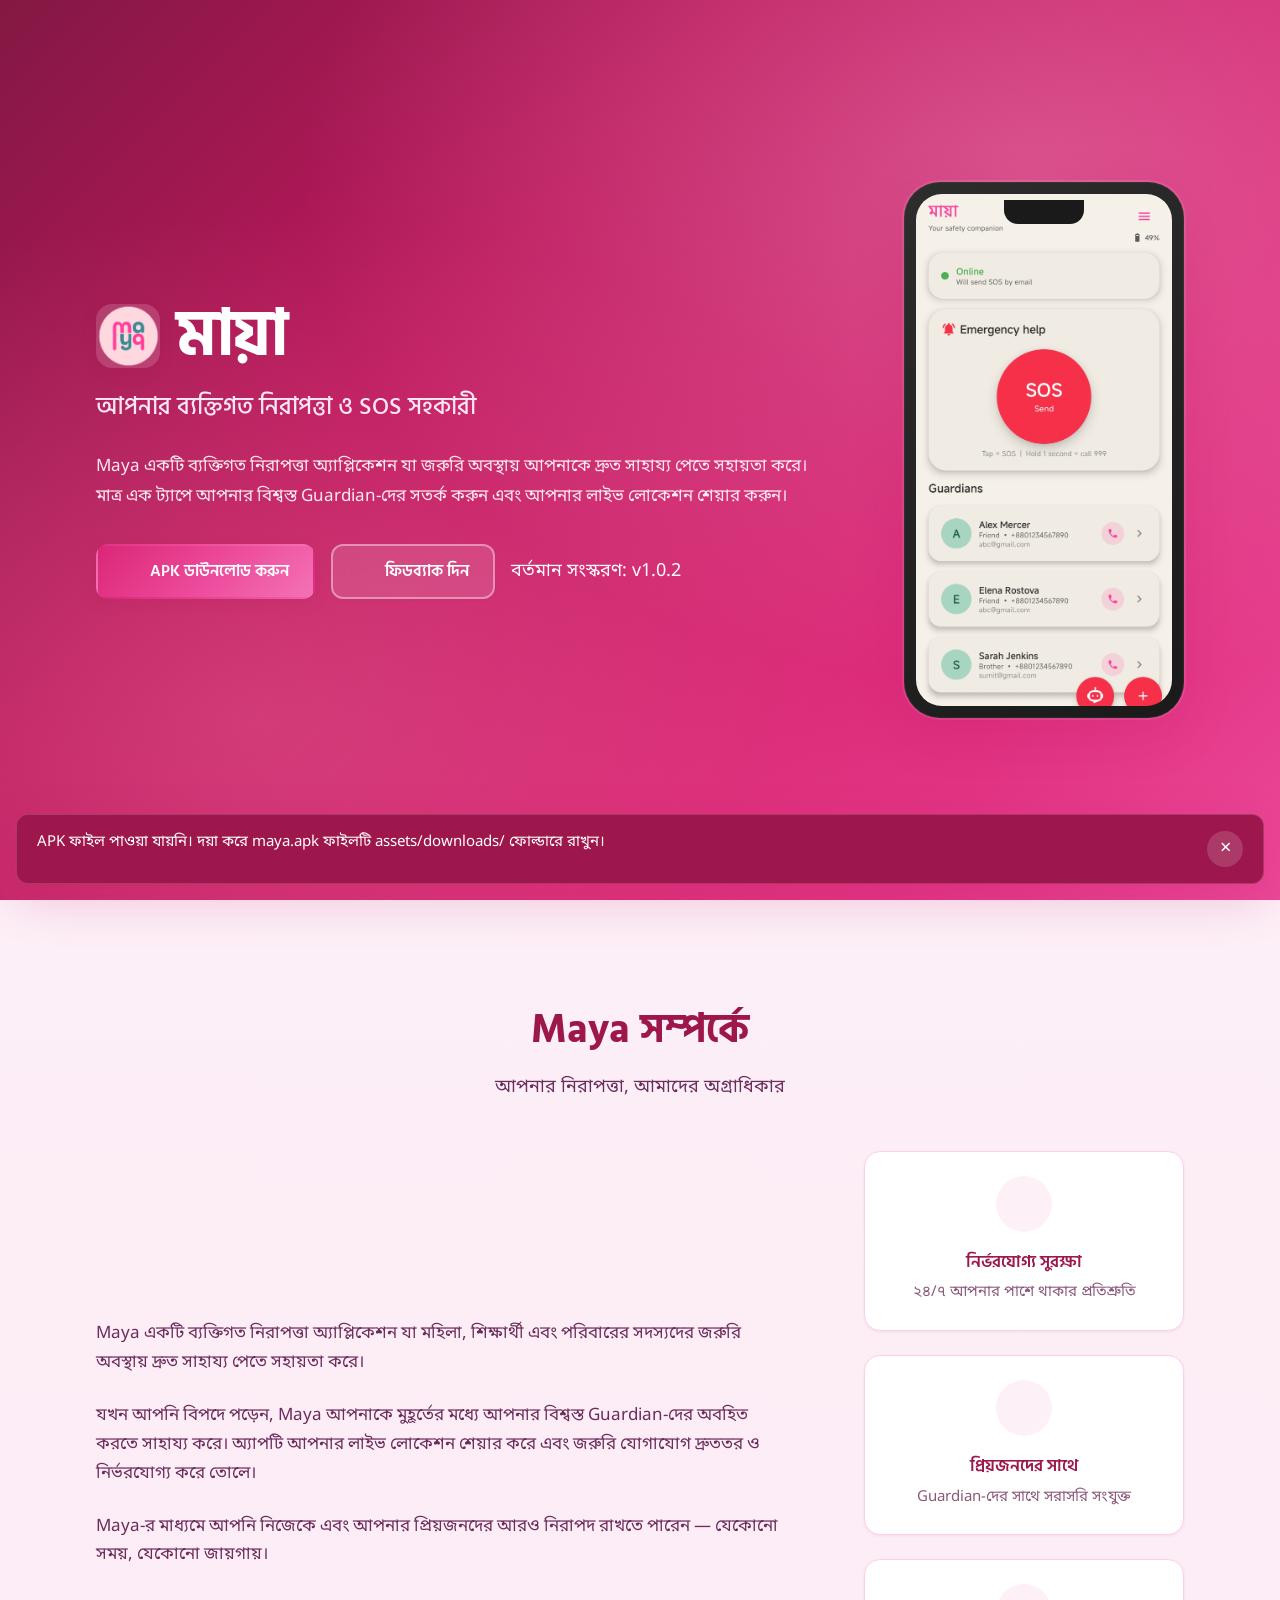
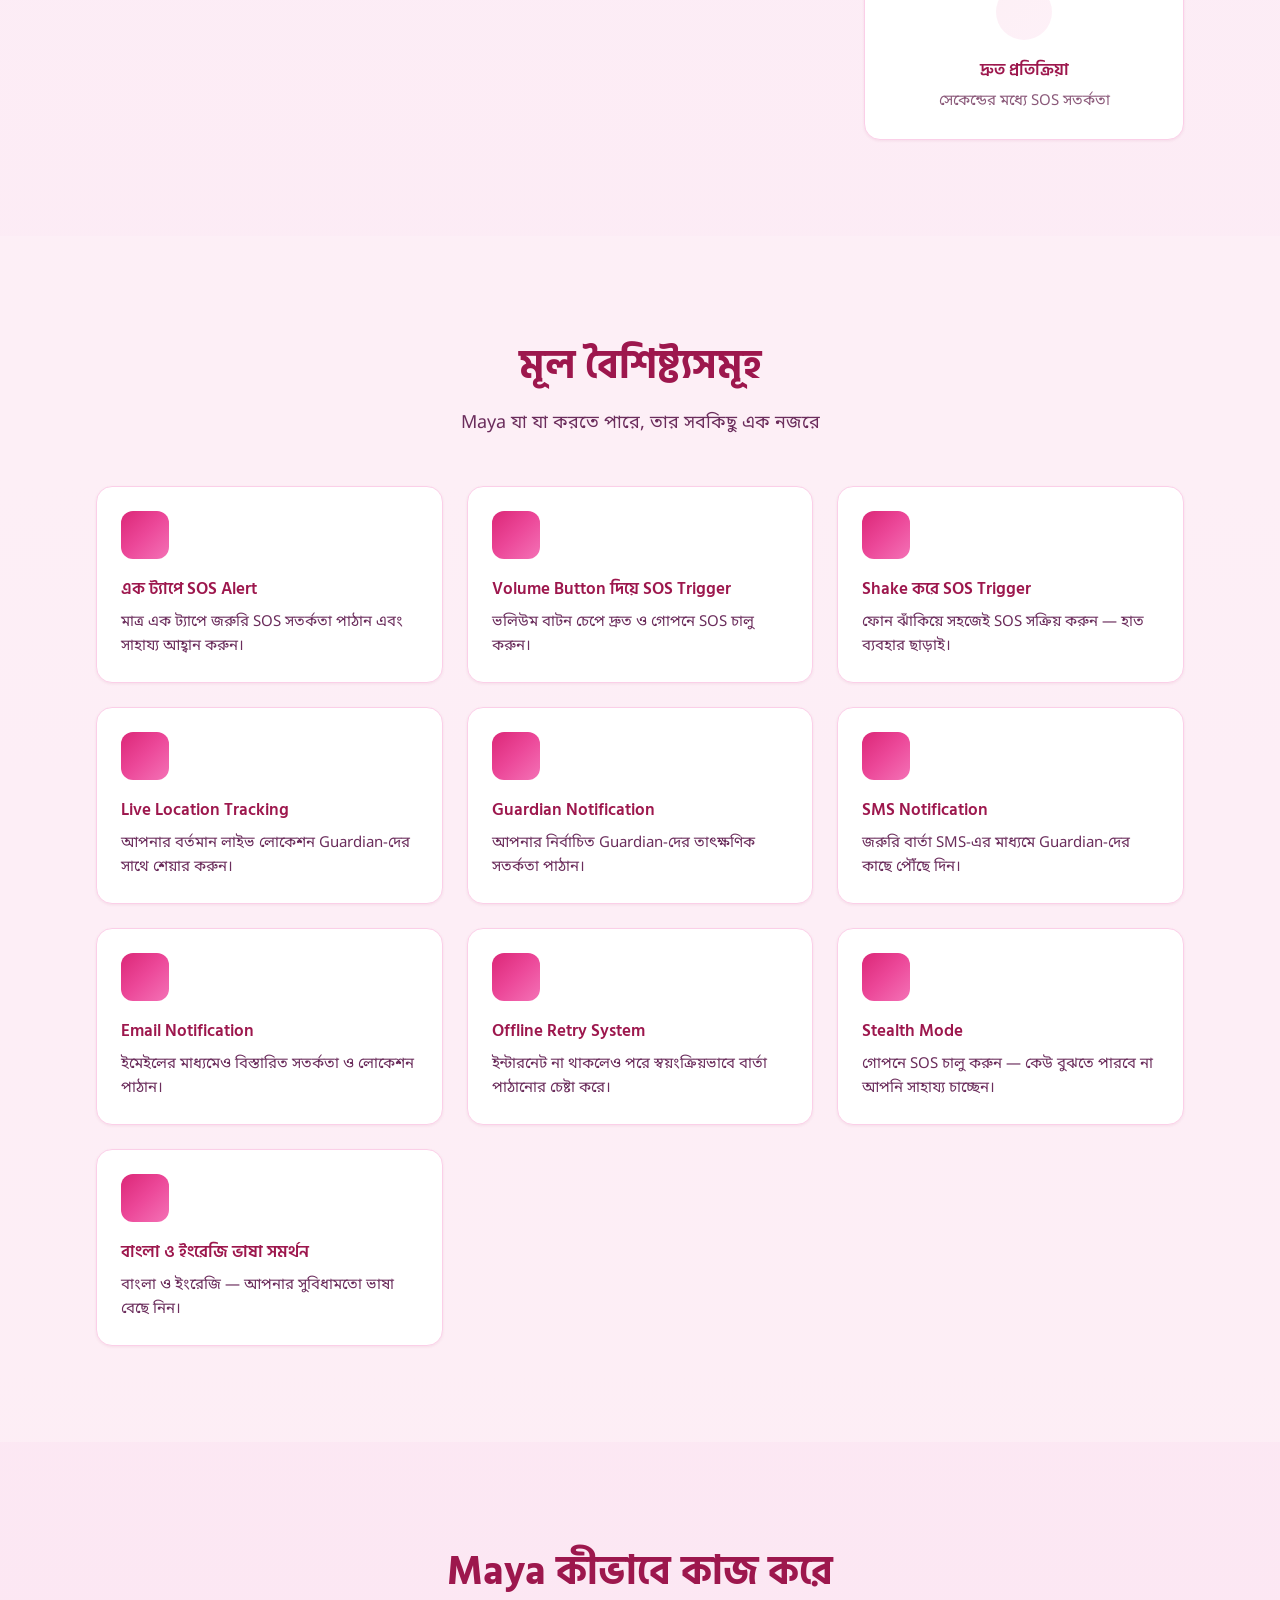
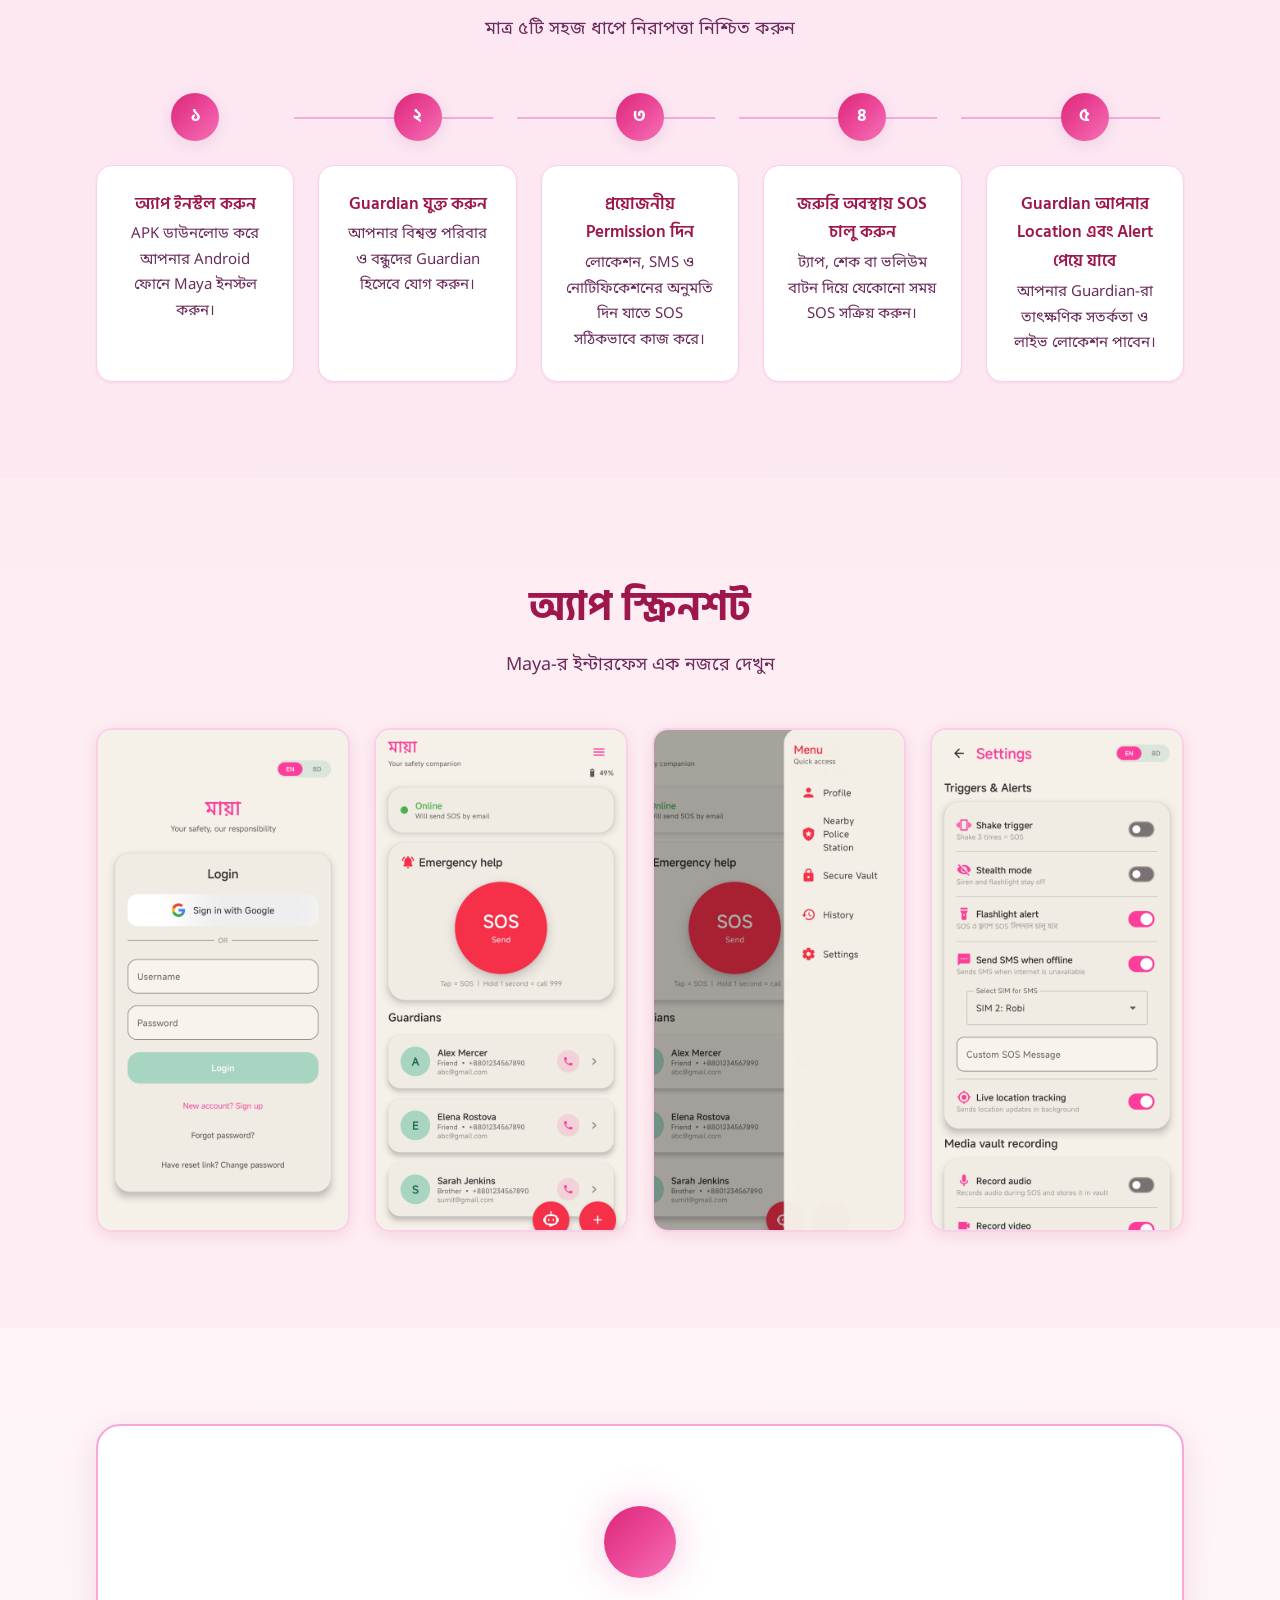
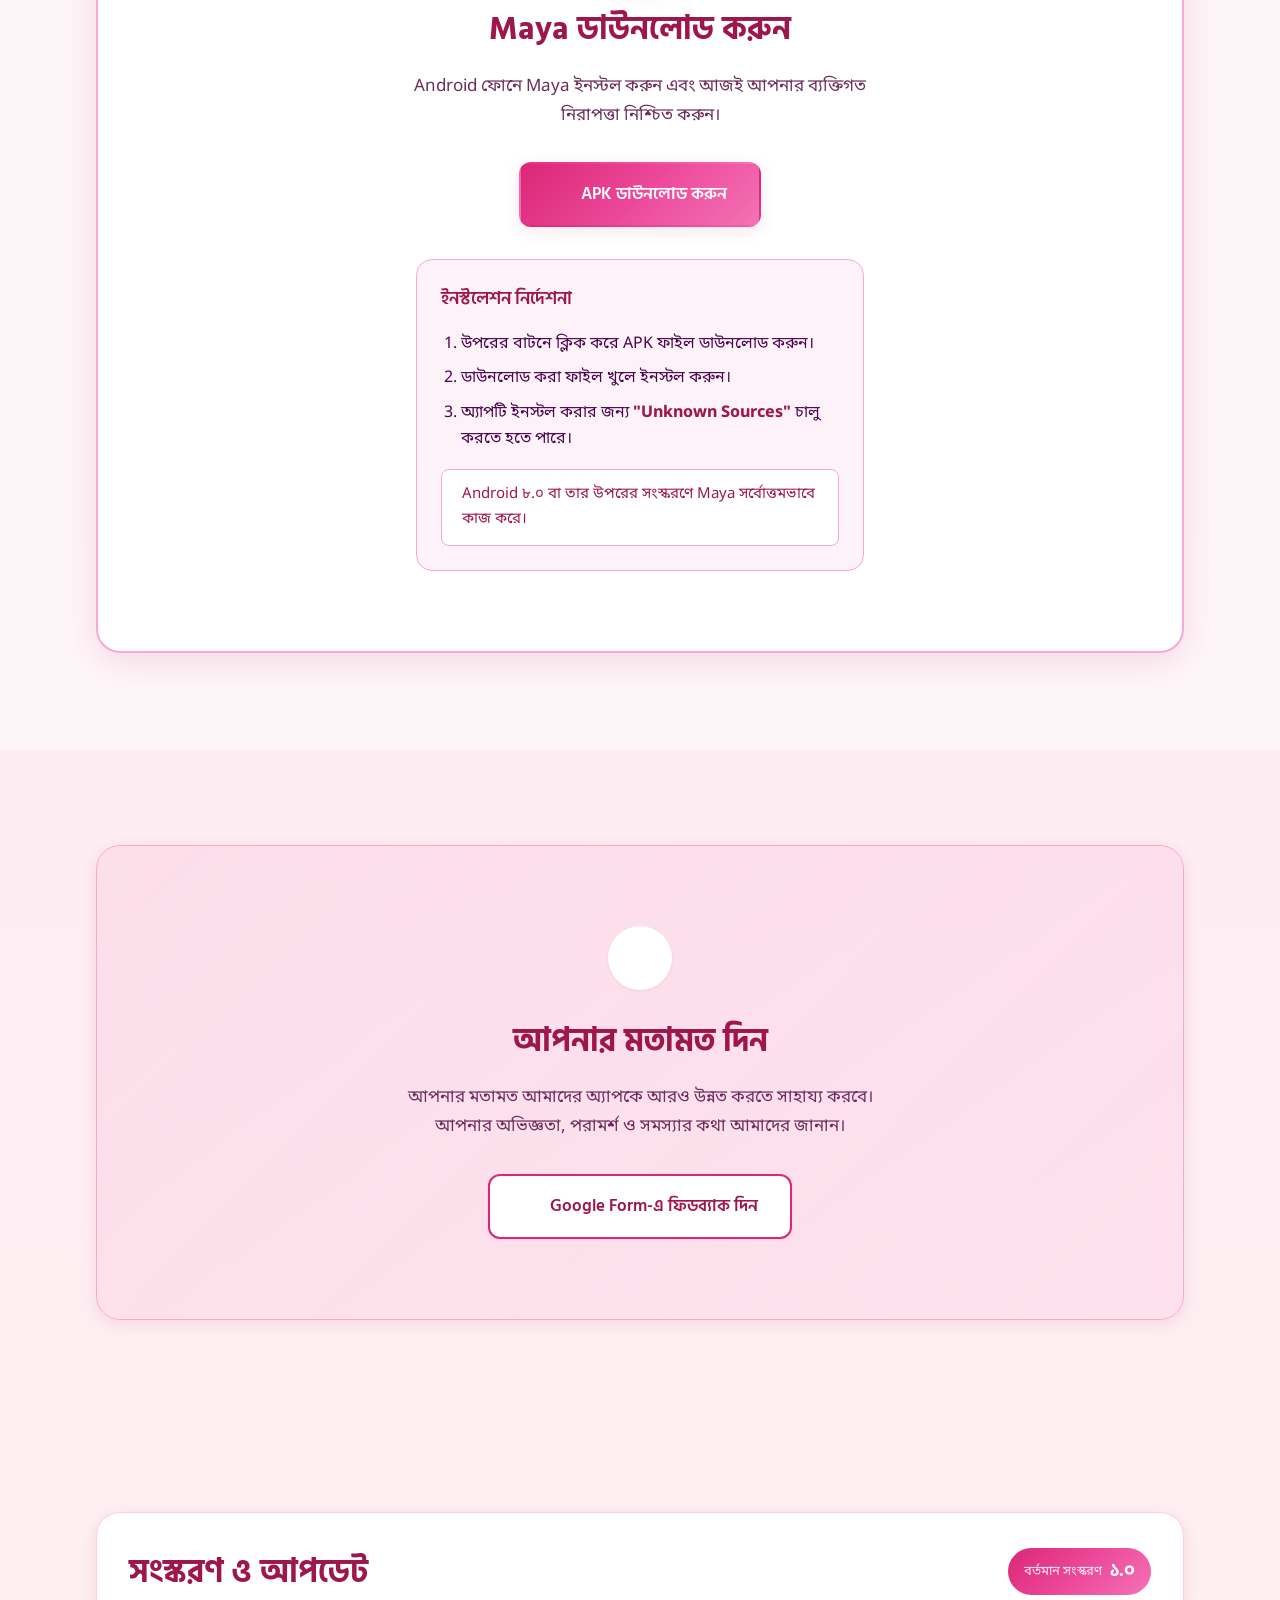
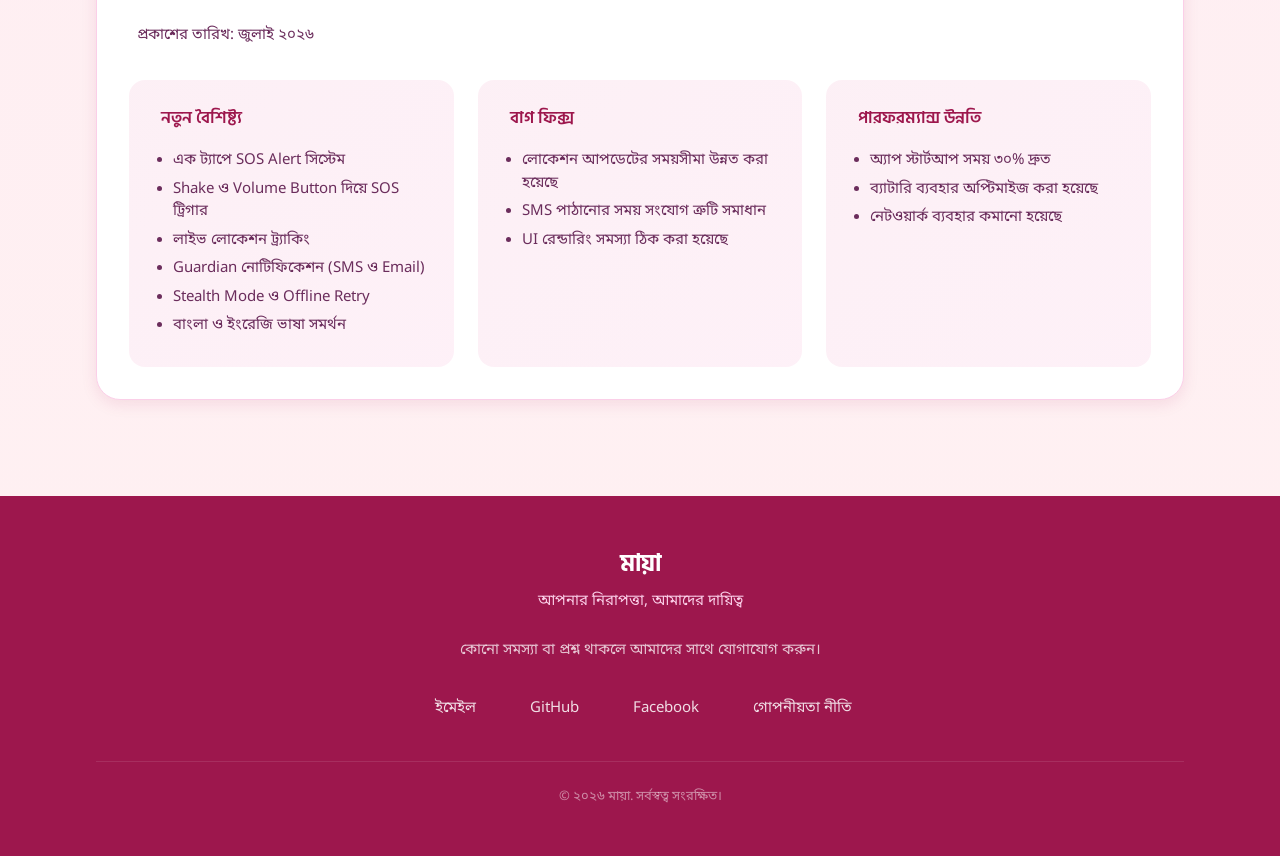
==== commit 50ed186f: "Add a project README" ====
--- a/index.html
+++ b/index.html
@@ -1,476 +1,674 @@
-<!DOCTYPE html>
+<!doctype html>
 <html lang="bn">
-<head>
-  <meta charset="UTF-8">
-  <meta name="viewport" content="width=device-width, initial-scale=1.0, viewport-fit=cover">
-  <meta name="description" content="Maya — আপনার ব্যক্তিগত নিরাপত্তা ও SOS সহকারী। জরুরি অবস্থায় এক ট্যাপে Guardian-দের সতর্ক করুন এবং লাইভ লোকেশন শেয়ার করুন।">
-  <meta name="theme-color" content="#9d174d">
-
-  <!-- Open Graph -->
-  <meta property="og:title" content="Maya — ব্যক্তিগত নিরাপত্তা ও SOS অ্যাপ">
-  <meta property="og:description" content="Maya — আপনার ব্যক্তিগত নিরাপত্তা ও SOS সহকারী। জরুরি অবস্থায় দ্রুত সাহায্য পান।">
-  <meta property="og:type" content="website">
-  <!-- MAYA:OG_IMAGE — Replace with your social preview image -->
-  <meta property="og:image" content="assets/images/og-image.png">
-
-  <title>মায়া v1.0 — ব্যক্তিগত নিরাপত্তা ও SOS অ্যাপ</title>
-
-  <!-- Favicon -->
-  <link rel="icon" href="assets/images/favicon.ico" type="image/x-icon">
-  <link rel="apple-touch-icon" href="assets/images/favicon.ico">
-
-  <!-- Google Fonts -->
-  <link rel="preconnect" href="https://fonts.googleapis.com">
-  <link rel="preconnect" href="https://fonts.gstatic.com" crossorigin>
-  <link href="https://fonts.googleapis.com/css2?family=Hind+Siliguri:wght@400;500;600;700&family=Noto+Sans+Bengali:wght@400;500;600;700&display=swap" rel="stylesheet">
-
-  <link rel="stylesheet" href="style.css">
-</head>
-<body>
-
-  <!-- Decorative background blobs -->
-  <div class="bg-blobs" aria-hidden="true">
-    <span class="blob blob-1"></span>
-    <span class="blob blob-2"></span>
-    <span class="blob blob-3"></span>
-  </div>
-
-  <header id="hero" class="hero">
-    <div class="container hero__inner">
-      <div class="hero__content reveal">
-        <div class="hero__brand">
-          <!-- MAYA:LOGO — Save your app icon as assets/images/logo.png -->
-          <img src="assets/images/logo.png" alt="Maya অ্যাপ লোগো" class="hero__logo" width="64" height="64" onerror="this.hidden=true;this.nextElementSibling.hidden=false">
-          <span class="hero__logo-fallback" hidden aria-hidden="true">মা</span>
-          <h1 class="hero__title">মায়া v1.0</h1>
-        </div>
-        <p class="hero__tagline">আপনার ব্যক্তিগত নিরাপত্তা ও SOS সহকারী</p>
-        <p class="hero__intro">
-          Maya একটি ব্যক্তিগত নিরাপত্তা অ্যাপ্লিকেশন যা জরুরি অবস্থায় আপনাকে দ্রুত সাহায্য পেতে সহায়তা করে।
-          মাত্র এক ট্যাপে আপনার বিশ্বস্ত Guardian-দের সতর্ক করুন এবং আপনার লাইভ লোকেশন শেয়ার করুন।
+  <head>
+    <meta charset="UTF-8" />
+    <meta
+      name="viewport"
+      content="width=device-width, initial-scale=1.0, viewport-fit=cover"
+    />
+    <meta
+      name="description"
+      content="Maya — আপনার ব্যক্তিগত নিরাপত্তা ও SOS সহকারী। জরুরি অবস্থায় এক ট্যাপে Guardian-দের সতর্ক করুন এবং লাইভ লোকেশন শেয়ার করুন।"
+    />
+    <meta name="theme-color" content="#9d174d" />
+
+    <!-- Open Graph -->
+    <meta
+      property="og:title"
+      content="Maya — ব্যক্তিগত নিরাপত্তা ও SOS অ্যাপ"
+    />
+    <meta
+      property="og:description"
+      content="Maya — আপনার ব্যক্তিগত নিরাপত্তা ও SOS সহকারী। জরুরি অবস্থায় দ্রুত সাহায্য পান।"
+    />
+    <meta property="og:type" content="website" />
+    <!-- MAYA:OG_IMAGE — Replace with your social preview image -->
+    <meta property="og:image" content="assets/images/og-image.png" />
+
+    <title>মায়া — ব্যক্তিগত নিরাপত্তা ও SOS অ্যাপ</title>
+
+    <!-- Favicon -->
+    <link rel="icon" href="assets/images/favicon.ico" type="image/x-icon" />
+    <link rel="apple-touch-icon" href="assets/images/favicon.ico" />
+
+    <!-- Google Fonts -->
+    <link rel="preconnect" href="https://fonts.googleapis.com" />
+    <link rel="preconnect" href="https://fonts.gstatic.com" crossorigin />
+    <link
+      href="https://fonts.googleapis.com/css2?family=Hind+Siliguri:wght@400;500;600;700&family=Noto+Sans+Bengali:wght@400;500;600;700&display=swap"
+      rel="stylesheet"
+    />
+
+    <link rel="stylesheet" href="style.css" />
+  </head>
+  <body>
+    <!-- Decorative background blobs -->
+    <div class="bg-blobs" aria-hidden="true">
+      <span class="blob blob-1"></span>
+      <span class="blob blob-2"></span>
+      <span class="blob blob-3"></span>
+    </div>
+
+    <header id="hero" class="hero">
+      <div class="container hero__inner">
+        <div class="hero__content reveal">
+          <div class="hero__brand">
+            <!-- MAYA:LOGO — Save your app icon as assets/images/logo.png -->
+            <img
+              src="assets/images/logo.png"
+              alt="Maya অ্যাপ লোগো"
+              class="hero__logo"
+              width="64"
+              height="64"
+              onerror="
+                this.hidden = true;
+                this.nextElementSibling.hidden = false;
+              "
+            />
+            <span class="hero__logo-fallback" hidden aria-hidden="true"
+              >মা</span
+            >
+            <h1 class="hero__title" data-app-version-title>মায়া</h1>
+          </div>
+          <p class="hero__tagline">আপনার ব্যক্তিগত নিরাপত্তা ও SOS সহকারী</p>
+          <p class="hero__intro">
+            Maya একটি ব্যক্তিগত নিরাপত্তা অ্যাপ্লিকেশন যা জরুরি অবস্থায় আপনাকে
+            দ্রুত সাহায্য পেতে সহায়তা করে। মাত্র এক ট্যাপে আপনার বিশ্বস্ত
+            Guardian-দের সতর্ক করুন এবং আপনার লাইভ লোকেশন শেয়ার করুন।
+          </p>
+          <div class="hero__actions">
+            <a
+              href="assets/downloads/maya.apk"
+              class="btn btn-primary apk-download"
+              data-apk-download
+            >
+              <i data-lucide="download" aria-hidden="true"></i>
+              APK ডাউনলোড করুন
+            </a>
+            <a href="#feedback" class="btn btn-secondary">
+              <i data-lucide="message-circle" aria-hidden="true"></i>
+              ফিডব্যাক দিন
+            </a>
+            <p class="hero__version" data-app-version-label>বর্তমান সংস্করণ: v1.0.2</p>
+          </div>
+        </div>
+
+        <div class="hero__mockup reveal" data-delay="1">
+          <div
+            class="phone-mockup"
+            role="img"
+            aria-label="Maya অ্যাপের ফোন মকআপ"
+          >
+            <div class="phone-mockup__frame">
+              <div class="phone-mockup__notch" aria-hidden="true"></div>
+              <!-- MAYA:HERO_SCREENSHOT — Save as assets/images/screenshot-hero.png -->
+              <img
+                src="assets/images/screenshot-hero.png"
+                alt="Maya অ্যাপের হোম স্ক্রিনশট"
+                class="phone-mockup__screen"
+                width="280"
+                height="560"
+              />
+            </div>
+          </div>
+        </div>
+      </div>
+
+      <a href="#about" class="scroll-hint" aria-label="নিচে স্ক্রল করুন">
+        <i data-lucide="chevron-down" aria-hidden="true"></i>
+      </a>
+    </header>
+
+    <main>
+      <!-- About Section -->
+      <section id="about" class="section about" aria-labelledby="about-heading">
+        <div class="container">
+          <div class="section-header reveal">
+            <h2 id="about-heading" class="section-title">Maya সম্পর্কে</h2>
+            <p class="section-subtitle">আপনার নিরাপত্তা, আমাদের অগ্রাধিকার</p>
+          </div>
+
+          <div class="about__grid">
+            <div class="about__text reveal">
+              <p>
+                Maya একটি ব্যক্তিগত নিরাপত্তা অ্যাপ্লিকেশন যা মহিলা, শিক্ষার্থী
+                এবং পরিবারের সদস্যদের জরুরি অবস্থায় দ্রুত সাহায্য পেতে সহায়তা
+                করে।
+              </p>
+              <p>
+                যখন আপনি বিপদে পড়েন, Maya আপনাকে মুহূর্তের মধ্যে আপনার বিশ্বস্ত
+                Guardian-দের অবহিত করতে সাহায্য করে। অ্যাপটি আপনার লাইভ লোকেশন
+                শেয়ার করে এবং জরুরি যোগাযোগ দ্রুততর ও নির্ভরযোগ্য করে তোলে।
+              </p>
+              <p>
+                Maya-র মাধ্যমে আপনি নিজেকে এবং আপনার প্রিয়জনদের আরও নিরাপদ
+                রাখতে পারেন — যেকোনো সময়, যেকোনো জায়গায়।
+              </p>
+            </div>
+
+            <div class="trust-strip reveal" data-delay="1">
+              <div class="trust-item">
+                <div class="trust-item__icon">
+                  <i data-lucide="shield-check" aria-hidden="true"></i>
+                </div>
+                <h3 class="trust-item__title">নির্ভরযোগ্য সুরক্ষা</h3>
+                <p class="trust-item__text">
+                  ২৪/৭ আপনার পাশে থাকার প্রতিশ্রুতি
+                </p>
+              </div>
+              <div class="trust-item">
+                <div class="trust-item__icon">
+                  <i data-lucide="heart-handshake" aria-hidden="true"></i>
+                </div>
+                <h3 class="trust-item__title">প্রিয়জনদের সাথে</h3>
+                <p class="trust-item__text">Guardian-দের সাথে সরাসরি সংযুক্ত</p>
+              </div>
+              <div class="trust-item">
+                <div class="trust-item__icon">
+                  <i data-lucide="zap" aria-hidden="true"></i>
+                </div>
+                <h3 class="trust-item__title">দ্রুত প্রতিক্রিয়া</h3>
+                <p class="trust-item__text">সেকেন্ডের মধ্যে SOS সতর্কতা</p>
+              </div>
+            </div>
+          </div>
+        </div>
+      </section>
+
+      <!-- Features Section -->
+      <section
+        id="features"
+        class="section features"
+        aria-labelledby="features-heading"
+      >
+        <div class="container">
+          <div class="section-header reveal">
+            <h2 id="features-heading" class="section-title">
+              মূল বৈশিষ্ট্যসমূহ
+            </h2>
+            <p class="section-subtitle">
+              Maya যা যা করতে পারে, তার সবকিছু এক নজরে
+            </p>
+          </div>
+
+          <div class="features__grid">
+            <article class="feature-card reveal">
+              <div class="feature-card__icon">
+                <i data-lucide="siren" aria-hidden="true"></i>
+              </div>
+              <h3 class="feature-card__title">এক ট্যাপে SOS Alert</h3>
+              <p class="feature-card__text">
+                মাত্র এক ট্যাপে জরুরি SOS সতর্কতা পাঠান এবং সাহায্য আহ্বান করুন।
+              </p>
+            </article>
+
+            <article class="feature-card reveal">
+              <div class="feature-card__icon">
+                <i data-lucide="volume-2" aria-hidden="true"></i>
+              </div>
+              <h3 class="feature-card__title">
+                Volume Button দিয়ে SOS Trigger
+              </h3>
+              <p class="feature-card__text">
+                ভলিউম বাটন চেপে দ্রুত ও গোপনে SOS চালু করুন।
+              </p>
+            </article>
+
+            <article class="feature-card reveal">
+              <div class="feature-card__icon">
+                <i data-lucide="smartphone" aria-hidden="true"></i>
+              </div>
+              <h3 class="feature-card__title">Shake করে SOS Trigger</h3>
+              <p class="feature-card__text">
+                ফোন ঝাঁকিয়ে সহজেই SOS সক্রিয় করুন — হাত ব্যবহার ছাড়াই।
+              </p>
+            </article>
+
+            <article class="feature-card reveal">
+              <div class="feature-card__icon">
+                <i data-lucide="map-pin" aria-hidden="true"></i>
+              </div>
+              <h3 class="feature-card__title">Live Location Tracking</h3>
+              <p class="feature-card__text">
+                আপনার বর্তমান লাইভ লোকেশন Guardian-দের সাথে শেয়ার করুন।
+              </p>
+            </article>
+
+            <article class="feature-card reveal">
+              <div class="feature-card__icon">
+                <i data-lucide="users" aria-hidden="true"></i>
+              </div>
+              <h3 class="feature-card__title">Guardian Notification</h3>
+              <p class="feature-card__text">
+                আপনার নির্বাচিত Guardian-দের তাৎক্ষণিক সতর্কতা পাঠান।
+              </p>
+            </article>
+
+            <article class="feature-card reveal">
+              <div class="feature-card__icon">
+                <i data-lucide="message-square" aria-hidden="true"></i>
+              </div>
+              <h3 class="feature-card__title">SMS Notification</h3>
+              <p class="feature-card__text">
+                জরুরি বার্তা SMS-এর মাধ্যমে Guardian-দের কাছে পৌঁছে দিন।
+              </p>
+            </article>
+
+            <article class="feature-card reveal">
+              <div class="feature-card__icon">
+                <i data-lucide="mail" aria-hidden="true"></i>
+              </div>
+              <h3 class="feature-card__title">Email Notification</h3>
+              <p class="feature-card__text">
+                ইমেইলের মাধ্যমেও বিস্তারিত সতর্কতা ও লোকেশন পাঠান।
+              </p>
+            </article>
+
+            <article class="feature-card reveal">
+              <div class="feature-card__icon">
+                <i data-lucide="refresh-cw" aria-hidden="true"></i>
+              </div>
+              <h3 class="feature-card__title">Offline Retry System</h3>
+              <p class="feature-card__text">
+                ইন্টারনেট না থাকলেও পরে স্বয়ংক্রিয়ভাবে বার্তা পাঠানোর চেষ্টা
+                করে।
+              </p>
+            </article>
+
+            <article class="feature-card reveal">
+              <div class="feature-card__icon">
+                <i data-lucide="eye-off" aria-hidden="true"></i>
+              </div>
+              <h3 class="feature-card__title">Stealth Mode</h3>
+              <p class="feature-card__text">
+                গোপনে SOS চালু করুন — কেউ বুঝতে পারবে না আপনি সাহায্য চাচ্ছেন।
+              </p>
+            </article>
+
+            <article class="feature-card reveal">
+              <div class="feature-card__icon">
+                <i data-lucide="languages" aria-hidden="true"></i>
+              </div>
+              <h3 class="feature-card__title">বাংলা ও ইংরেজি ভাষা সমর্থন</h3>
+              <p class="feature-card__text">
+                বাংলা ও ইংরেজি — আপনার সুবিধামতো ভাষা বেছে নিন।
+              </p>
+            </article>
+          </div>
+        </div>
+      </section>
+
+      <!-- How It Works Section -->
+      <section
+        id="how-it-works"
+        class="section how-it-works"
+        aria-labelledby="how-heading"
+      >
+        <div class="container">
+          <div class="section-header reveal">
+            <h2 id="how-heading" class="section-title">Maya কীভাবে কাজ করে</h2>
+            <p class="section-subtitle">
+              মাত্র ৫টি সহজ ধাপে নিরাপত্তা নিশ্চিত করুন
+            </p>
+          </div>
+
+          <ol class="steps">
+            <li class="step reveal">
+              <div class="step__number" aria-hidden="true">১</div>
+              <div class="step__content">
+                <h3 class="step__title">অ্যাপ ইনস্টল করুন</h3>
+                <p class="step__text">
+                  APK ডাউনলোড করে আপনার Android ফোনে Maya ইনস্টল করুন।
+                </p>
+              </div>
+            </li>
+            <li class="step reveal">
+              <div class="step__number" aria-hidden="true">২</div>
+              <div class="step__content">
+                <h3 class="step__title">Guardian যুক্ত করুন</h3>
+                <p class="step__text">
+                  আপনার বিশ্বস্ত পরিবার ও বন্ধুদের Guardian হিসেবে যোগ করুন।
+                </p>
+              </div>
+            </li>
+            <li class="step reveal">
+              <div class="step__number" aria-hidden="true">৩</div>
+              <div class="step__content">
+                <h3 class="step__title">প্রয়োজনীয় Permission দিন</h3>
+                <p class="step__text">
+                  লোকেশন, SMS ও নোটিফিকেশনের অনুমতি দিন যাতে SOS সঠিকভাবে কাজ
+                  করে।
+                </p>
+              </div>
+            </li>
+            <li class="step reveal">
+              <div class="step__number" aria-hidden="true">৪</div>
+              <div class="step__content">
+                <h3 class="step__title">জরুরি অবস্থায় SOS চালু করুন</h3>
+                <p class="step__text">
+                  ট্যাপ, শেক বা ভলিউম বাটন দিয়ে যেকোনো সময় SOS সক্রিয় করুন।
+                </p>
+              </div>
+            </li>
+            <li class="step reveal">
+              <div class="step__number" aria-hidden="true">৫</div>
+              <div class="step__content">
+                <h3 class="step__title">
+                  Guardian আপনার Location এবং Alert পেয়ে যাবে
+                </h3>
+                <p class="step__text">
+                  আপনার Guardian-রা তাৎক্ষণিক সতর্কতা ও লাইভ লোকেশন পাবেন।
+                </p>
+              </div>
+            </li>
+          </ol>
+        </div>
+      </section>
+
+      <!-- Screenshots Section -->
+      <section
+        id="screenshots"
+        class="section screenshots"
+        aria-labelledby="screenshots-heading"
+      >
+        <div class="container">
+          <div class="section-header reveal">
+            <h2 id="screenshots-heading" class="section-title">
+              অ্যাপ স্ক্রিনশট
+            </h2>
+            <p class="section-subtitle">Maya-র ইন্টারফেস এক নজরে দেখুন</p>
+          </div>
+
+          <div class="screenshots__grid">
+            <!-- MAYA:SCREENSHOTS — Save as assets/images/screenshot-1.png … screenshot-4.png -->
+            <button
+              class="screenshot-card reveal"
+              type="button"
+              data-lightbox="assets/images/screenshot-1.png"
+              aria-label="SOS স্ক্রিনশট বড় করে দেখুন"
+            >
+              <img
+                src="assets/images/screenshot-1.png"
+                alt="Maya SOS স্ক্রিনশট"
+                width="360"
+                height="720"
+                loading="lazy"
+              />
+            </button>
+            <button
+              class="screenshot-card reveal"
+              type="button"
+              data-lightbox="assets/images/screenshot-2.png"
+              aria-label="Guardian তালিকা স্ক্রিনশট বড় করে দেখুন"
+            >
+              <img
+                src="assets/images/screenshot-2.png"
+                alt="Maya Guardian তালিকা স্ক্রিনশট"
+                width="360"
+                height="720"
+                loading="lazy"
+              />
+            </button>
+            <button
+              class="screenshot-card reveal"
+              type="button"
+              data-lightbox="assets/images/screenshot-3.png"
+              aria-label="লাইভ লোকেশন স্ক্রিনশট বড় করে দেখুন"
+            >
+              <img
+                src="assets/images/screenshot-3.png"
+                alt="Maya লাইভ লোকেশন স্ক্রিনশট"
+                width="360"
+                height="720"
+                loading="lazy"
+              />
+            </button>
+            <button
+              class="screenshot-card reveal"
+              type="button"
+              data-lightbox="assets/images/screenshot-4.png"
+              aria-label="সেটিংস স্ক্রিনশট বড় করে দেখুন"
+            >
+              <img
+                src="assets/images/screenshot-4.png"
+                alt="Maya সেটিংস স্ক্রিনশট"
+                width="360"
+                height="720"
+                loading="lazy"
+              />
+            </button>
+          </div>
+        </div>
+      </section>
+
+      <!-- Download Section -->
+      <section
+        id="download"
+        class="section download"
+        aria-labelledby="download-heading"
+      >
+        <div class="container">
+          <div class="download-card reveal">
+            <div class="download-card__icon" aria-hidden="true">
+              <i data-lucide="download"></i>
+            </div>
+            <h2 id="download-heading" class="download-card__title">
+              Maya ডাউনলোড করুন
+            </h2>
+            <p class="download-card__text">
+              Android ফোনে Maya ইনস্টল করুন এবং আজই আপনার ব্যক্তিগত নিরাপত্তা
+              নিশ্চিত করুন।
+            </p>
+
+            <!-- MAYA:APK_URL — Save APK as assets/downloads/maya.apk -->
+            <a
+              href="assets/downloads/maya.apk"
+              class="btn btn-primary btn-lg download-card__btn apk-download"
+              data-apk-download
+            >
+              <i data-lucide="smartphone" aria-hidden="true"></i>
+              APK ডাউনলোড করুন
+            </a>
+
+            <div class="install-steps">
+              <h3 class="install-steps__title">ইনস্টলেশন নির্দেশনা</h3>
+              <ol class="install-steps__list">
+                <li>উপরের বাটনে ক্লিক করে APK ফাইল ডাউনলোড করুন।</li>
+                <li>ডাউনলোড করা ফাইল খুলে ইনস্টল করুন।</li>
+                <li>
+                  অ্যাপটি ইনস্টল করার জন্য
+                  <strong>"Unknown Sources"</strong> চালু করতে হতে পারে।
+                </li>
+              </ol>
+              <p class="install-steps__note">
+                <i data-lucide="info" aria-hidden="true"></i>
+                Android ৮.০ বা তার উপরের সংস্করণে Maya সর্বোত্তমভাবে কাজ করে।
+              </p>
+            </div>
+          </div>
+        </div>
+      </section>
+
+      <!-- Feedback Section -->
+      <section
+        id="feedback"
+        class="section feedback"
+        aria-labelledby="feedback-heading"
+      >
+        <div class="container">
+          <div class="feedback-card reveal">
+            <div class="feedback-card__icon" aria-hidden="true">
+              <i data-lucide="message-square-heart"></i>
+            </div>
+            <h2 id="feedback-heading" class="feedback-card__title">
+              আপনার মতামত দিন
+            </h2>
+            <p class="feedback-card__text">
+              আপনার মতামত আমাদের অ্যাপকে আরও উন্নত করতে সাহায্য করবে। আপনার
+              অভিজ্ঞতা, পরামর্শ ও সমস্যার কথা আমাদের জানান।
+            </p>
+            <!-- MAYA:FORM_URL — Replace href="#" with your Google Form link -->
+            <a
+              href="#"
+              class="btn btn-secondary btn-lg"
+              target="_blank"
+              rel="noopener noreferrer"
+            >
+              <i data-lucide="external-link" aria-hidden="true"></i>
+              Google Form-এ ফিডব্যাক দিন
+            </a>
+          </div>
+        </div>
+      </section>
+
+      <!-- Version & Update Notes -->
+      <section
+        id="version"
+        class="section version"
+        aria-labelledby="version-heading"
+      >
+        <div class="container">
+          <!-- EDIT: Version info below -->
+          <div class="version-card reveal">
+            <div class="version-card__header">
+              <h2 id="version-heading" class="version-card__title">
+                সংস্করণ ও আপডেট
+              </h2>
+              <div class="version-badge">
+                <span class="version-badge__label">বর্তমান সংস্করণ</span>
+                <span class="version-badge__number" data-app-version-number
+                  >১.০</span
+                >
+              </div>
+            </div>
+            <p class="version-card__date">
+              <i data-lucide="calendar" aria-hidden="true"></i>
+              প্রকাশের তারিখ: জুলাই ২০২৬
+            </p>
+
+            <div class="version-notes">
+              <div class="version-notes__group">
+                <h3 class="version-notes__heading">
+                  <i data-lucide="sparkles" aria-hidden="true"></i>
+                  নতুন বৈশিষ্ট্য
+                </h3>
+                <ul>
+                  <li>এক ট্যাপে SOS Alert সিস্টেম</li>
+                  <li>Shake ও Volume Button দিয়ে SOS ট্রিগার</li>
+                  <li>লাইভ লোকেশন ট্র্যাকিং</li>
+                  <li>Guardian নোটিফিকেশন (SMS ও Email)</li>
+                  <li>Stealth Mode ও Offline Retry</li>
+                  <li>বাংলা ও ইংরেজি ভাষা সমর্থন</li>
+                </ul>
+              </div>
+              <div class="version-notes__group">
+                <h3 class="version-notes__heading">
+                  <i data-lucide="bug" aria-hidden="true"></i>
+                  বাগ ফিক্স
+                </h3>
+                <ul>
+                  <li>লোকেশন আপডেটের সময়সীমা উন্নত করা হয়েছে</li>
+                  <li>SMS পাঠানোর সময় সংযোগ ত্রুটি সমাধান</li>
+                  <li>UI রেন্ডারিং সমস্যা ঠিক করা হয়েছে</li>
+                </ul>
+              </div>
+              <div class="version-notes__group">
+                <h3 class="version-notes__heading">
+                  <i data-lucide="gauge" aria-hidden="true"></i>
+                  পারফরম্যান্স উন্নতি
+                </h3>
+                <ul>
+                  <li>অ্যাপ স্টার্টআপ সময় ৩০% দ্রুত</li>
+                  <li>ব্যাটারি ব্যবহার অপ্টিমাইজ করা হয়েছে</li>
+                  <li>নেটওয়ার্ক ব্যবহার কমানো হয়েছে</li>
+                </ul>
+              </div>
+            </div>
+          </div>
+        </div>
+      </section>
+    </main>
+
+    <footer class="footer">
+      <div class="container footer__inner">
+        <div class="footer__brand">
+          <span class="footer__name" data-app-version-footer>মায়া</span>
+          <p class="footer__tagline">আপনার নিরাপত্তা, আমাদের দায়িত্ব</p>
+        </div>
+
+        <p class="footer__support">
+          কোনো সমস্যা বা প্রশ্ন থাকলে আমাদের সাথে যোগাযোগ করুন।
         </p>
-        <div class="hero__actions">
-          <a href="assets/downloads/maya.apk" class="btn btn-primary apk-download" data-apk-download>
-            <i data-lucide="download" aria-hidden="true"></i>
-            APK ডাউনলোড করুন
+
+        <nav class="footer__links" aria-label="Footer links">
+          <a href="mailto:nareshbarua72@gmail.com" class="footer__link">
+            <i data-lucide="mail" aria-hidden="true"></i>
+            ইমেইল
           </a>
-          <a href="#feedback" class="btn btn-secondary">
-            <i data-lucide="message-circle" aria-hidden="true"></i>
-            ফিডব্যাক দিন
+          <a
+            href="https://github.com/NareshBaruaIsHere"
+            class="footer__link"
+            target="_blank"
+            rel="noopener noreferrer"
+          >
+            <i data-lucide="github" aria-hidden="true"></i>
+            GitHub
           </a>
-        </div>
+          <a
+            href="https://www.facebook.com/nareshbarua72/"
+            class="footer__link"
+            target="_blank"
+            rel="noopener noreferrer"
+          >
+            <i data-lucide="facebook" aria-hidden="true"></i>
+            Facebook
+          </a>
+          <a href="privacy.html" class="footer__link">
+            <i data-lucide="shield" aria-hidden="true"></i>
+            গোপনীয়তা নীতি
+          </a>
+        </nav>
+
+        <p class="footer__copyright">&copy; ২০২৬ মায়া. সর্বস্বত্ব সংরক্ষিত।</p>
       </div>
-
-      <div class="hero__mockup reveal" data-delay="1">
-        <div class="phone-mockup" role="img" aria-label="Maya অ্যাপের ফোন মকআপ">
-          <div class="phone-mockup__frame">
-            <div class="phone-mockup__notch" aria-hidden="true"></div>
-            <!-- MAYA:HERO_SCREENSHOT — Save as assets/images/screenshot-hero.png -->
-            <img
-              src="assets/images/screenshot-hero.png"
-              alt="Maya অ্যাপের হোম স্ক্রিনশট"
-              class="phone-mockup__screen"
-              width="280"
-              height="560"
-            >
-          </div>
-        </div>
+    </footer>
+
+    <!-- Lightbox Modal -->
+    <div
+      id="lightbox"
+      class="lightbox"
+      role="dialog"
+      aria-modal="true"
+      aria-label="স্ক্রিনশট প্রিভিউ"
+      hidden
+    >
+      <button class="lightbox__close" type="button" aria-label="বন্ধ করুন">
+        <i data-lucide="x" aria-hidden="true"></i>
+      </button>
+      <div class="lightbox__backdrop"></div>
+      <div class="lightbox__content">
+        <img class="lightbox__image" src="" alt="স্ক্রিনশট প্রিভিউ" />
       </div>
     </div>
 
-    <a href="#about" class="scroll-hint" aria-label="নিচে স্ক্রল করুন">
-      <i data-lucide="chevron-down" aria-hidden="true"></i>
-    </a>
-  </header>
-
-  <main>
-
-    <!-- About Section -->
-    <section id="about" class="section about" aria-labelledby="about-heading">
-      <div class="container">
-        <div class="section-header reveal">
-          <h2 id="about-heading" class="section-title">Maya সম্পর্কে</h2>
-          <p class="section-subtitle">আপনার নিরাপত্তা, আমাদের অগ্রাধিকার</p>
-        </div>
-
-        <div class="about__grid">
-          <div class="about__text reveal">
-            <p>
-              Maya একটি ব্যক্তিগত নিরাপত্তা অ্যাপ্লিকেশন যা মহিলা, শিক্ষার্থী এবং পরিবারের সদস্যদের
-              জরুরি অবস্থায় দ্রুত সাহায্য পেতে সহায়তা করে।
-            </p>
-            <p>
-              যখন আপনি বিপদে পড়েন, Maya আপনাকে মুহূর্তের মধ্যে আপনার বিশ্বস্ত Guardian-দের
-              অবহিত করতে সাহায্য করে। অ্যাপটি আপনার লাইভ লোকেশন শেয়ার করে এবং
-              জরুরি যোগাযোগ দ্রুততর ও নির্ভরযোগ্য করে তোলে।
-            </p>
-            <p>
-              Maya-র মাধ্যমে আপনি নিজেকে এবং আপনার প্রিয়জনদের আরও নিরাপদ রাখতে পারেন —
-              যেকোনো সময়, যেকোনো জায়গায়।
-            </p>
-          </div>
-
-          <div class="trust-strip reveal" data-delay="1">
-            <div class="trust-item">
-              <div class="trust-item__icon">
-                <i data-lucide="shield-check" aria-hidden="true"></i>
-              </div>
-              <h3 class="trust-item__title">নির্ভরযোগ্য সুরক্ষা</h3>
-              <p class="trust-item__text">২৪/৭ আপনার পাশে থাকার প্রতিশ্রুতি</p>
-            </div>
-            <div class="trust-item">
-              <div class="trust-item__icon">
-                <i data-lucide="heart-handshake" aria-hidden="true"></i>
-              </div>
-              <h3 class="trust-item__title">প্রিয়জনদের সাথে</h3>
-              <p class="trust-item__text">Guardian-দের সাথে সরাসরি সংযুক্ত</p>
-            </div>
-            <div class="trust-item">
-              <div class="trust-item__icon">
-                <i data-lucide="zap" aria-hidden="true"></i>
-              </div>
-              <h3 class="trust-item__title">দ্রুত প্রতিক্রিয়া</h3>
-              <p class="trust-item__text">সেকেন্ডের মধ্যে SOS সতর্কতা</p>
-            </div>
-          </div>
-        </div>
-      </div>
-    </section>
-
-    <!-- Features Section -->
-    <section id="features" class="section features" aria-labelledby="features-heading">
-      <div class="container">
-        <div class="section-header reveal">
-          <h2 id="features-heading" class="section-title">মূল বৈশিষ্ট্যসমূহ</h2>
-          <p class="section-subtitle">Maya যা যা করতে পারে, তার সবকিছু এক নজরে</p>
-        </div>
-
-        <div class="features__grid">
-          <article class="feature-card reveal">
-            <div class="feature-card__icon">
-              <i data-lucide="siren" aria-hidden="true"></i>
-            </div>
-            <h3 class="feature-card__title">এক ট্যাপে SOS Alert</h3>
-            <p class="feature-card__text">মাত্র এক ট্যাপে জরুরি SOS সতর্কতা পাঠান এবং সাহায্য আহ্বান করুন।</p>
-          </article>
-
-          <article class="feature-card reveal">
-            <div class="feature-card__icon">
-              <i data-lucide="volume-2" aria-hidden="true"></i>
-            </div>
-            <h3 class="feature-card__title">Volume Button দিয়ে SOS Trigger</h3>
-            <p class="feature-card__text">ভলিউম বাটন চেপে দ্রুত ও গোপনে SOS চালু করুন।</p>
-          </article>
-
-          <article class="feature-card reveal">
-            <div class="feature-card__icon">
-              <i data-lucide="smartphone" aria-hidden="true"></i>
-            </div>
-            <h3 class="feature-card__title">Shake করে SOS Trigger</h3>
-            <p class="feature-card__text">ফোন ঝাঁকিয়ে সহজেই SOS সক্রিয় করুন — হাত ব্যবহার ছাড়াই।</p>
-          </article>
-
-          <article class="feature-card reveal">
-            <div class="feature-card__icon">
-              <i data-lucide="map-pin" aria-hidden="true"></i>
-            </div>
-            <h3 class="feature-card__title">Live Location Tracking</h3>
-            <p class="feature-card__text">আপনার বর্তমান লাইভ লোকেশন Guardian-দের সাথে শেয়ার করুন।</p>
-          </article>
-
-          <article class="feature-card reveal">
-            <div class="feature-card__icon">
-              <i data-lucide="users" aria-hidden="true"></i>
-            </div>
-            <h3 class="feature-card__title">Guardian Notification</h3>
-            <p class="feature-card__text">আপনার নির্বাচিত Guardian-দের তাৎক্ষণিক সতর্কতা পাঠান।</p>
-          </article>
-
-          <article class="feature-card reveal">
-            <div class="feature-card__icon">
-              <i data-lucide="message-square" aria-hidden="true"></i>
-            </div>
-            <h3 class="feature-card__title">SMS Notification</h3>
-            <p class="feature-card__text">জরুরি বার্তা SMS-এর মাধ্যমে Guardian-দের কাছে পৌঁছে দিন।</p>
-          </article>
-
-          <article class="feature-card reveal">
-            <div class="feature-card__icon">
-              <i data-lucide="mail" aria-hidden="true"></i>
-            </div>
-            <h3 class="feature-card__title">Email Notification</h3>
-            <p class="feature-card__text">ইমেইলের মাধ্যমেও বিস্তারিত সতর্কতা ও লোকেশন পাঠান।</p>
-          </article>
-
-          <article class="feature-card reveal">
-            <div class="feature-card__icon">
-              <i data-lucide="refresh-cw" aria-hidden="true"></i>
-            </div>
-            <h3 class="feature-card__title">Offline Retry System</h3>
-            <p class="feature-card__text">ইন্টারনেট না থাকলেও পরে স্বয়ংক্রিয়ভাবে বার্তা পাঠানোর চেষ্টা করে।</p>
-          </article>
-
-          <article class="feature-card reveal">
-            <div class="feature-card__icon">
-              <i data-lucide="eye-off" aria-hidden="true"></i>
-            </div>
-            <h3 class="feature-card__title">Stealth Mode</h3>
-            <p class="feature-card__text">গোপনে SOS চালু করুন — কেউ বুঝতে পারবে না আপনি সাহায্য চাচ্ছেন।</p>
-          </article>
-
-          <article class="feature-card reveal">
-            <div class="feature-card__icon">
-              <i data-lucide="languages" aria-hidden="true"></i>
-            </div>
-            <h3 class="feature-card__title">বাংলা ও ইংরেজি ভাষা সমর্থন</h3>
-            <p class="feature-card__text">বাংলা ও ইংরেজি — আপনার সুবিধামতো ভাষা বেছে নিন।</p>
-          </article>
-        </div>
-      </div>
-    </section>
-
-    <!-- How It Works Section -->
-    <section id="how-it-works" class="section how-it-works" aria-labelledby="how-heading">
-      <div class="container">
-        <div class="section-header reveal">
-          <h2 id="how-heading" class="section-title">Maya কীভাবে কাজ করে</h2>
-          <p class="section-subtitle">মাত্র ৫টি সহজ ধাপে নিরাপত্তা নিশ্চিত করুন</p>
-        </div>
-
-        <ol class="steps">
-          <li class="step reveal">
-            <div class="step__number" aria-hidden="true">১</div>
-            <div class="step__content">
-              <h3 class="step__title">অ্যাপ ইনস্টল করুন</h3>
-              <p class="step__text">APK ডাউনলোড করে আপনার Android ফোনে Maya ইনস্টল করুন।</p>
-            </div>
-          </li>
-          <li class="step reveal">
-            <div class="step__number" aria-hidden="true">২</div>
-            <div class="step__content">
-              <h3 class="step__title">Guardian যুক্ত করুন</h3>
-              <p class="step__text">আপনার বিশ্বস্ত পরিবার ও বন্ধুদের Guardian হিসেবে যোগ করুন।</p>
-            </div>
-          </li>
-          <li class="step reveal">
-            <div class="step__number" aria-hidden="true">৩</div>
-            <div class="step__content">
-              <h3 class="step__title">প্রয়োজনীয় Permission দিন</h3>
-              <p class="step__text">লোকেশন, SMS ও নোটিফিকেশনের অনুমতি দিন যাতে SOS সঠিকভাবে কাজ করে।</p>
-            </div>
-          </li>
-          <li class="step reveal">
-            <div class="step__number" aria-hidden="true">৪</div>
-            <div class="step__content">
-              <h3 class="step__title">জরুরি অবস্থায় SOS চালু করুন</h3>
-              <p class="step__text">ট্যাপ, শেক বা ভলিউম বাটন দিয়ে যেকোনো সময় SOS সক্রিয় করুন।</p>
-            </div>
-          </li>
-          <li class="step reveal">
-            <div class="step__number" aria-hidden="true">৫</div>
-            <div class="step__content">
-              <h3 class="step__title">Guardian আপনার Location এবং Alert পেয়ে যাবে</h3>
-              <p class="step__text">আপনার Guardian-রা তাৎক্ষণিক সতর্কতা ও লাইভ লোকেশন পাবেন।</p>
-            </div>
-          </li>
-        </ol>
-      </div>
-    </section>
-
-    <!-- Screenshots Section -->
-    <section id="screenshots" class="section screenshots" aria-labelledby="screenshots-heading">
-      <div class="container">
-        <div class="section-header reveal">
-          <h2 id="screenshots-heading" class="section-title">অ্যাপ স্ক্রিনশট</h2>
-          <p class="section-subtitle">Maya-র ইন্টারফেস এক নজরে দেখুন</p>
-        </div>
-
-        <div class="screenshots__grid">
-          <!-- MAYA:SCREENSHOTS — Save as assets/images/screenshot-1.png … screenshot-4.png -->
-          <button class="screenshot-card reveal" type="button" data-lightbox="assets/images/screenshot-1.png" aria-label="SOS স্ক্রিনশট বড় করে দেখুন">
-            <img src="assets/images/screenshot-1.png" alt="Maya SOS স্ক্রিনশট" width="360" height="720" loading="lazy">
-          </button>
-          <button class="screenshot-card reveal" type="button" data-lightbox="assets/images/screenshot-2.png" aria-label="Guardian তালিকা স্ক্রিনশট বড় করে দেখুন">
-            <img src="assets/images/screenshot-2.png" alt="Maya Guardian তালিকা স্ক্রিনশট" width="360" height="720" loading="lazy">
-          </button>
-          <button class="screenshot-card reveal" type="button" data-lightbox="assets/images/screenshot-3.png" aria-label="লাইভ লোকেশন স্ক্রিনশট বড় করে দেখুন">
-            <img src="assets/images/screenshot-3.png" alt="Maya লাইভ লোকেশন স্ক্রিনশট" width="360" height="720" loading="lazy">
-          </button>
-          <button class="screenshot-card reveal" type="button" data-lightbox="assets/images/screenshot-4.png" aria-label="সেটিংস স্ক্রিনশট বড় করে দেখুন">
-            <img src="assets/images/screenshot-4.png" alt="Maya সেটিংস স্ক্রিনশট" width="360" height="720" loading="lazy">
-          </button>
-        </div>
-      </div>
-    </section>
-
-    <!-- Download Section -->
-    <section id="download" class="section download" aria-labelledby="download-heading">
-      <div class="container">
-        <div class="download-card reveal">
-          <div class="download-card__icon" aria-hidden="true">
-            <i data-lucide="download"></i>
-          </div>
-          <h2 id="download-heading" class="download-card__title">Maya ডাউনলোড করুন</h2>
-          <p class="download-card__text">
-            Android ফোনে Maya ইনস্টল করুন এবং আজই আপনার ব্যক্তিগত নিরাপত্তা নিশ্চিত করুন।
-          </p>
-
-          <!-- MAYA:APK_URL — Save APK as assets/downloads/maya.apk -->
-          <a href="assets/downloads/maya.apk" class="btn btn-primary btn-lg download-card__btn apk-download" data-apk-download>
-            <i data-lucide="smartphone" aria-hidden="true"></i>
-            APK ডাউনলোড করুন
-          </a>
-
-          <div class="install-steps">
-            <h3 class="install-steps__title">ইনস্টলেশন নির্দেশনা</h3>
-            <ol class="install-steps__list">
-              <li>উপরের বাটনে ক্লিক করে APK ফাইল ডাউনলোড করুন।</li>
-              <li>ডাউনলোড করা ফাইল খুলে ইনস্টল করুন।</li>
-              <li>অ্যাপটি ইনস্টল করার জন্য <strong>"Unknown Sources"</strong> চালু করতে হতে পারে।</li>
-            </ol>
-            <p class="install-steps__note">
-              <i data-lucide="info" aria-hidden="true"></i>
-              Android ৮.০ বা তার উপরের সংস্করণে Maya সর্বোত্তমভাবে কাজ করে।
-            </p>
-          </div>
-        </div>
-      </div>
-    </section>
-
-    <!-- Feedback Section -->
-    <section id="feedback" class="section feedback" aria-labelledby="feedback-heading">
-      <div class="container">
-        <div class="feedback-card reveal">
-          <div class="feedback-card__icon" aria-hidden="true">
-            <i data-lucide="message-square-heart"></i>
-          </div>
-          <h2 id="feedback-heading" class="feedback-card__title">আপনার মতামত দিন</h2>
-          <p class="feedback-card__text">
-            আপনার মতামত আমাদের অ্যাপকে আরও উন্নত করতে সাহায্য করবে।
-            আপনার অভিজ্ঞতা, পরামর্শ ও সমস্যার কথা আমাদের জানান।
-          </p>
-          <!-- MAYA:FORM_URL — Replace href="#" with your Google Form link -->
-          <a href="#" class="btn btn-secondary btn-lg" target="_blank" rel="noopener noreferrer">
-            <i data-lucide="external-link" aria-hidden="true"></i>
-            Google Form-এ ফিডব্যাক দিন
-          </a>
-        </div>
-      </div>
-    </section>
-
-    <!-- Version & Update Notes -->
-    <section id="version" class="section version" aria-labelledby="version-heading">
-      <div class="container">
-        <!-- EDIT: Version info below -->
-        <div class="version-card reveal">
-          <div class="version-card__header">
-            <h2 id="version-heading" class="version-card__title">সংস্করণ ও আপডেট</h2>
-            <div class="version-badge">
-              <span class="version-badge__label">বর্তমান সংস্করণ</span>
-              <span class="version-badge__number">১.০</span>
-            </div>
-          </div>
-          <p class="version-card__date">
-            <i data-lucide="calendar" aria-hidden="true"></i>
-            প্রকাশের তারিখ: জুলাই ২০২৬
-          </p>
-
-          <div class="version-notes">
-            <div class="version-notes__group">
-              <h3 class="version-notes__heading">
-                <i data-lucide="sparkles" aria-hidden="true"></i>
-                নতুন বৈশিষ্ট্য
-              </h3>
-              <ul>
-                <li>এক ট্যাপে SOS Alert সিস্টেম</li>
-                <li>Shake ও Volume Button দিয়ে SOS ট্রিগার</li>
-                <li>লাইভ লোকেশন ট্র্যাকিং</li>
-                <li>Guardian নোটিফিকেশন (SMS ও Email)</li>
-                <li>Stealth Mode ও Offline Retry</li>
-                <li>বাংলা ও ইংরেজি ভাষা সমর্থন</li>
-              </ul>
-            </div>
-            <div class="version-notes__group">
-              <h3 class="version-notes__heading">
-                <i data-lucide="bug" aria-hidden="true"></i>
-                বাগ ফিক্স
-              </h3>
-              <ul>
-                <li>লোকেশন আপডেটের সময়সীমা উন্নত করা হয়েছে</li>
-                <li>SMS পাঠানোর সময় সংযোগ ত্রুটি সমাধান</li>
-                <li>UI রেন্ডারিং সমস্যা ঠিক করা হয়েছে</li>
-              </ul>
-            </div>
-            <div class="version-notes__group">
-              <h3 class="version-notes__heading">
-                <i data-lucide="gauge" aria-hidden="true"></i>
-                পারফরম্যান্স উন্নতি
-              </h3>
-              <ul>
-                <li>অ্যাপ স্টার্টআপ সময় ৩০% দ্রুত</li>
-                <li>ব্যাটারি ব্যবহার অপ্টিমাইজ করা হয়েছে</li>
-                <li>নেটওয়ার্ক ব্যবহার কমানো হয়েছে</li>
-              </ul>
-            </div>
-          </div>
-        </div>
-      </div>
-    </section>
-
-  </main>
-
-  <footer class="footer">
-    <div class="container footer__inner">
-      <div class="footer__brand">
-        <span class="footer__name">মায়া v1.0</span>
-        <p class="footer__tagline">আপনার নিরাপত্তা, আমাদের দায়িত্ব</p>
-      </div>
-
-      <p class="footer__support">
-        কোনো সমস্যা বা প্রশ্ন থাকলে আমাদের সাথে যোগাযোগ করুন। আমরা সাহায্য করতে প্রস্তুত।
-      </p>
-
-      <nav class="footer__links" aria-label="Footer links">
-        <a href="mailto:nareshbarua72@gmail.com" class="footer__link">
-          <i data-lucide="mail" aria-hidden="true"></i>
-          ইমেইল
-        </a>
-        <a href="https://github.com/NareshBaruaIsHere" class="footer__link" target="_blank" rel="noopener noreferrer">
-          <i data-lucide="github" aria-hidden="true"></i>
-          GitHub
-        </a>
-        <a href="https://www.facebook.com/nareshbarua72/" class="footer__link" target="_blank" rel="noopener noreferrer">
-          <i data-lucide="facebook" aria-hidden="true"></i>
-          Facebook
-        </a>
-        <a href="privacy.html" class="footer__link">
-          <i data-lucide="shield" aria-hidden="true"></i>
-          গোপনীয়তা নীতি
-        </a>
-      </nav>
-
-      <p class="footer__copyright">&copy; ২০২৬ মায়া. সর্বস্বত্ব সংরক্ষিত।</p>
+    <!-- APK missing / setup notice -->
+    <div
+      id="apk-toast"
+      class="apk-toast"
+      role="alert"
+      aria-live="polite"
+      hidden
+    >
+      <p class="apk-toast__text"></p>
+      <button type="button" class="apk-toast__close" aria-label="বন্ধ করুন">
+        ×
+      </button>
     </div>
-  </footer>
-
-  <!-- Lightbox Modal -->
-  <div id="lightbox" class="lightbox" role="dialog" aria-modal="true" aria-label="স্ক্রিনশট প্রিভিউ" hidden>
-    <button class="lightbox__close" type="button" aria-label="বন্ধ করুন">
-      <i data-lucide="x" aria-hidden="true"></i>
-    </button>
-    <div class="lightbox__backdrop"></div>
-    <div class="lightbox__content">
-      <img class="lightbox__image" src="" alt="স্ক্রিনশট প্রিভিউ">
-    </div>
-  </div>
-
-  <!-- APK missing / setup notice -->
-  <div id="apk-toast" class="apk-toast" role="alert" aria-live="polite" hidden>
-    <p class="apk-toast__text"></p>
-    <button type="button" class="apk-toast__close" aria-label="বন্ধ করুন">×</button>
-  </div>
-
-  <script src="https://unpkg.com/lucide@0.469.0/dist/umd/lucide.min.js" defer></script>
-  <script src="script.js" defer></script>
-</body>
+
+    <script
+      src="https://unpkg.com/lucide@0.469.0/dist/umd/lucide.min.js"
+      defer
+    ></script>
+    <script src="script.js" defer></script>
+  </body>
 </html>
